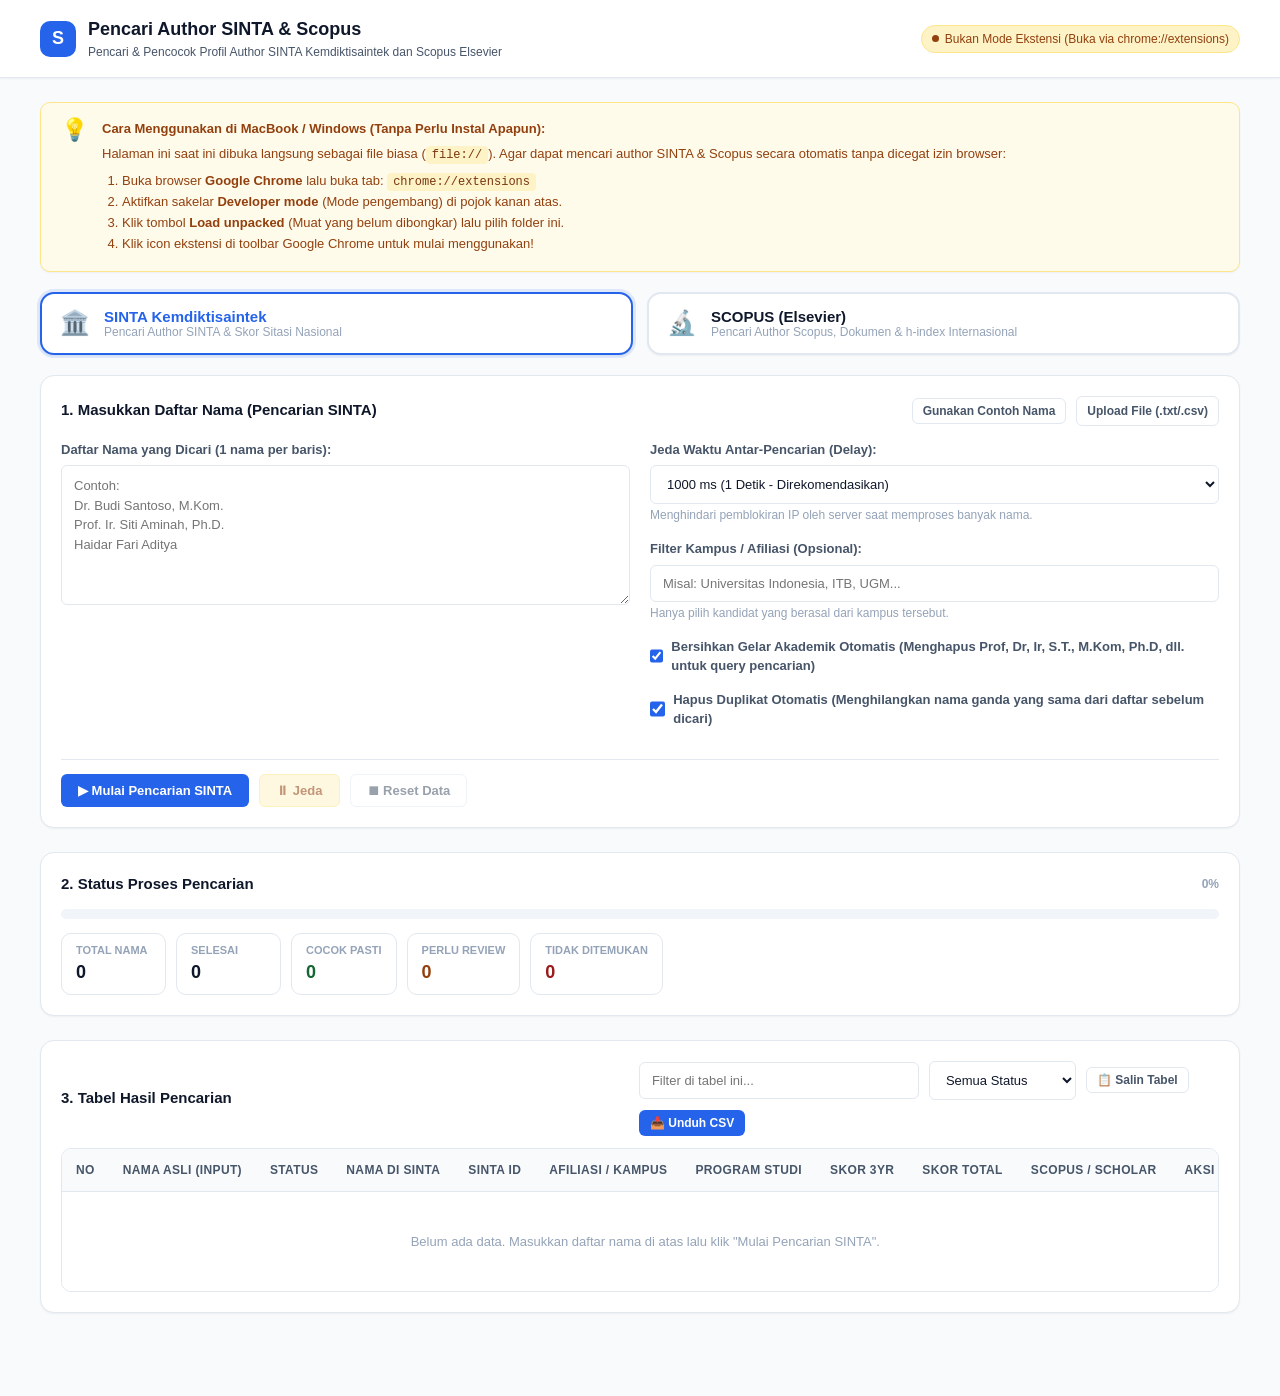
==== index.html @ 1c52f315 "Convert to pure zero-install Chrome extension, remove Python server" ====
<!DOCTYPE html>
<html lang="id">
<head>
    <meta charset="UTF-8">
    <meta name="viewport" content="width=device-width, initial-scale=1.0">
    <title>Pencari Author SINTA & Scopus - Pencocok & Resolusi Nama</title>
    <link rel="stylesheet" href="style.css">
    <link rel="shortcut icon" href="icon.png" type="image/png">
</head>
<body>

    <!-- Header Navigation -->
    <header>
        <div class="container header-content">
            <div class="brand">
                <div class="brand-icon">S</div>
                <div>
                    <h1>Pencari Author SINTA & Scopus</h1>
                    <p>Pencari & Pencocok Profil Author SINTA Kemdiktisaintek dan Scopus Elsevier</p>
                </div>
            </div>
            <div class="header-meta">
                <span id="serverStatusBadge" class="badge-server">
                    <span class="dot"></span> Memeriksa Mode Ekstensi...
                </span>
            </div>
        </div>
    </header>

    <main class="container">

        <!-- Non-Extension Mode Notice Banner (Hidden when running as Chrome Extension) -->
        <div id="standaloneNotice" class="alert-banner hidden">
            <div class="alert-icon">💡</div>
            <div class="alert-body">
                <strong>Cara Menggunakan di MacBook / Windows (Tanpa Perlu Instal Apapun):</strong>
                <p style="margin: 4px 0 6px 0;">Halaman ini saat ini dibuka langsung sebagai file biasa (<code>file://</code>). Agar dapat mencari author SINTA & Scopus secara otomatis tanpa dicegat izin browser:</p>
                <ol style="margin: 0 0 0 20px; line-height: 1.6;">
                    <li>Buka browser <strong>Google Chrome</strong> lalu buka tab: <code>chrome://extensions</code></li>
                    <li>Aktifkan sakelar <strong>Developer mode</strong> (Mode pengembang) di pojok kanan atas.</li>
                    <li>Klik tombol <strong>Load unpacked</strong> (Muat yang belum dibongkar) lalu pilih folder ini.</li>
                    <li>Klik icon ekstensi di toolbar Google Chrome untuk mulai menggunakan!</li>
                </ol>
            </div>
        </div>

        <!-- Source Selector Tabs -->
        <div class="source-tabs">
            <button type="button" id="tabSinta" class="source-tab active">
                <span class="source-icon">🏛️</span>
                <div>
                    <div class="source-title">SINTA Kemdiktisaintek</div>
                    <div class="source-desc">Pencari Author SINTA & Skor Sitasi Nasional</div>
                </div>
            </button>
            <button type="button" id="tabScopus" class="source-tab">
                <span class="source-icon">🔬</span>
                <div>
                    <div class="source-title">SCOPUS (Elsevier)</div>
                    <div class="source-desc">Pencari Author Scopus, Dokumen & h-index Internasional</div>
                </div>
            </button>
        </div>

        <!-- Section 1: Input & Configuration -->
        <section class="card">
            <div class="card-title">
                <span id="section1Title">1. Masukkan Daftar Nama (Pencarian SINTA)</span>
                <div class="btn-group">
                    <button type="button" id="btnSampleNames" class="btn btn-secondary btn-sm">Gunakan Contoh Nama</button>
                    <label class="btn btn-secondary btn-sm" style="margin-bottom: 0; cursor: pointer;">
                        Upload File (.txt/.csv)
                        <input type="file" id="fileUploadInput" accept=".txt,.csv" style="display: none;">
                    </label>
                </div>
            </div>

            <div class="grid-2">
                <!-- Names Textarea -->
                <div>
                    <label for="namesInput">Daftar Nama yang Dicari (1 nama per baris):</label>
                    <textarea id="namesInput" placeholder="Contoh:&#10;Dr. Budi Santoso, M.Kom.&#10;Prof. Ir. Siti Aminah, Ph.D.&#10;Haidar Fari Aditya"></textarea>
                </div>

                <!-- Parameters & Options -->
                <div>
                    <div class="form-group">
                        <label for="delaySelect">Jeda Waktu Antar-Pencarian (Delay):</label>
                        <select id="delaySelect">
                            <option value="800">800 ms (Cepat)</option>
                            <option value="1000" selected>1000 ms (1 Detik - Direkomendasikan)</option>
                            <option value="1500">1500 ms (1.5 Detik - Lebih Aman)</option>
                            <option value="2000">2000 ms (2 Detik - Sangat Aman)</option>
                        </select>
                        <span class="text-muted text-sm">Menghindari pemblokiran IP oleh server saat memproses banyak nama.</span>
                    </div>

                    <div class="form-group">
                        <label for="campusFilter">Filter Kampus / Afiliasi (Opsional):</label>
                        <input type="text" id="campusFilter" placeholder="Misal: Universitas Indonesia, ITB, UGM...">
                        <span class="text-muted text-sm">Hanya pilih kandidat yang berasal dari kampus tersebut.</span>
                    </div>

                    <div class="form-group">
                        <label class="form-check">
                            <input type="checkbox" id="stripTitlesCheck" checked>
                            <span><strong>Bersihkan Gelar Akademik Otomatis</strong> (Menghapus Prof, Dr, Ir, S.T., M.Kom, Ph.D, dll. untuk query pencarian)</span>
                        </label>
                    </div>

                    <div class="form-group">
                        <label class="form-check">
                            <input type="checkbox" id="removeDuplicatesCheck" checked>
                            <span><strong>Hapus Duplikat Otomatis</strong> (Menghilangkan nama ganda yang sama dari daftar sebelum dicari)</span>
                        </label>
                    </div>
                </div>
            </div>

            <!-- Action Buttons -->
            <div class="btn-group" style="margin-top: 16px; padding-top: 14px; border-top: 1px solid var(--border-color);">
                <button type="button" id="btnStart" class="btn btn-primary">
                    ▶ Mulai Pencarian SINTA
                </button>
                <button type="button" id="btnPause" class="btn btn-warning" disabled>
                    ⏸ Jeda
                </button>
                <button type="button" id="btnReset" class="btn btn-secondary" disabled>
                    ⏹ Reset Data
                </button>
            </div>
        </section>

        <!-- Section 2: Progress & Stats Dashboard -->
        <section class="card">
            <div class="card-title">
                <span>2. Status Proses Pencarian</span>
                <span id="progressText" class="text-muted text-sm">0%</span>
            </div>

            <div class="progress-container">
                <div id="progressBar" class="progress-bar"></div>
            </div>

            <div class="stat-pills">
                <div class="stat-pill">
                    <span class="stat-label">Total Nama</span>
                    <span id="statTotal" class="stat-value">0</span>
                </div>
                <div class="stat-pill">
                    <span class="stat-label">Selesai</span>
                    <span id="statDone" class="stat-value">0</span>
                </div>
                <div class="stat-pill">
                    <span class="stat-label">Cocok Pasti</span>
                    <span id="statMatched" class="stat-value text-success">0</span>
                </div>
                <div class="stat-pill">
                    <span class="stat-label">Perlu Review</span>
                    <span id="statReview" class="stat-value" style="color: var(--warning-text);">0</span>
                </div>
                <div class="stat-pill">
                    <span class="stat-label">Tidak Ditemukan</span>
                    <span id="statNotFound" class="stat-value text-danger">0</span>
                </div>
            </div>
        </section>

        <!-- Review Alert Banner (When multiple candidates need user confirmation) -->
        <div id="reviewBanner" class="review-box hidden">
            <div style="display: flex; justify-content: space-between; align-items: center; flex-wrap: wrap; gap: 12px;">
                <div>
                    <strong style="color: var(--warning-text); font-size: 14px;">⚠ Perhatian: Terdapat <span id="reviewCount">0</span> nama yang memerlukan konfirmasi Anda</strong>
                    <p style="color: var(--text-secondary); font-size: 12px; margin-top: 2px;">
                        Ditemukan lebih dari 1 kandidat atau skor kemiripan nama bervariasi.
                    </p>
                </div>
                <div class="btn-group">
                    <button type="button" id="btnReviewNext" class="btn btn-warning btn-sm">
                        Review Satu Per Satu
                    </button>
                    <button type="button" id="btnAcceptAllTop" class="btn btn-secondary btn-sm">
                        Pilih Rekomendasi Teratas untuk Semua
                    </button>
                </div>
            </div>
        </div>

        <!-- Section 3: Results Table & CSV Export -->
        <section class="card">
            <div class="table-filter-bar">
                <div class="card-title" style="margin-bottom: 0;">
                    <span>3. Tabel Hasil Pencarian</span>
                </div>

                <div class="btn-group" style="align-items: center;">
                    <input type="text" id="tableSearchInput" class="search-table-input" placeholder="Filter di tabel ini...">
                    
                    <select id="statusFilter" style="width: auto;">
                        <option value="all">Semua Status</option>
                        <option value="matched">Cocok (Matched)</option>
                        <option value="need_review">Perlu Review</option>
                        <option value="not_found">Tidak Ditemukan</option>
                        <option value="skipped">Dilewati / Kosong</option>
                    </select>

                    <button type="button" id="btnCopyTable" class="btn btn-secondary btn-sm">
                        📋 Salin Tabel
                    </button>
                    <button type="button" id="btnExportCSV" class="btn btn-primary btn-sm">
                        📥 Unduh CSV
                    </button>
                </div>
            </div>

            <div class="table-wrapper">
                <table>
                    <thead id="resultsTableHead">
                        <!-- Rendered dynamically by app.js -->
                    </thead>
                    <tbody id="resultsTableBody">
                        <tr>
                            <td colspan="11" style="text-align: center; padding: 40px; color: var(--text-muted);">
                                Belum ada data. Masukkan daftar nama di atas lalu klik "Mulai Pencarian SINTA".
                            </td>
                        </tr>
                    </tbody>
                </table>
            </div>
        </section>

    </main>

    <!-- Modal for Resolving Candidate Selection -->
    <div id="reviewModal" class="modal-overlay hidden">
        <div class="modal-content">
            <div class="modal-header">
                <div>
                    <h3 id="modalTitle">Pilih Kandidat SINTA</h3>
                    <p id="modalSubtitle" class="text-muted text-sm"></p>
                </div>
                <button type="button" id="btnModalCloseHeader" class="btn btn-secondary btn-sm">✕</button>
            </div>
            
            <div class="modal-body">
                <p style="font-size: 13px; color: var(--text-secondary); margin-bottom: 12px;">
                    Klik salah satu kartu di bawah ini untuk memilih author yang sesuai, atau klik tombol "Tidak Ada yang Benar" jika bukan salah satunya:
                </p>
                <div id="candidateCardsContainer" class="candidate-grid"></div>
            </div>

            <div class="modal-footer">
                <button type="button" id="btnModalChooseNone" class="btn btn-danger btn-sm">
                    ✕ Tidak Ada yang Benar (Tandai Kosong)
                </button>
                <button type="button" id="btnModalCloseFooter" class="btn btn-secondary btn-sm">
                    Tutup
                </button>
            </div>
        </div>
    </div>

    <!-- Application Script -->
    <script src="app.js"></script>
</body>
</html>
---- style.css ----
/* ==========================================================================
   SINTA Author Finder - Clean Light Mode Stylesheet
   ========================================================================== */

:root {
    --bg-page: #f8fafc;
    --bg-card: #ffffff;
    --border-color: #e2e8f0;
    --border-light: #f1f5f9;
    
    --text-primary: #0f172a;
    --text-secondary: #475569;
    --text-muted: #94a3b8;
    
    --primary: #2563eb;
    --primary-hover: #1d4ed8;
    --primary-light: #eff6ff;
    
    --success-bg: #dcfce7;
    --success-text: #166534;
    --success-border: #bbf7d0;
    
    --warning-bg: #fef3c7;
    --warning-text: #92400e;
    --warning-border: #fde68a;
    
    --danger-bg: #fee2e2;
    --danger-text: #991b1b;
    --danger-border: #fecaca;
    
    --neutral-bg: #f1f5f9;
    --neutral-text: #475569;
    --neutral-border: #cbd5e1;

    --radius-sm: 6px;
    --radius-md: 10px;
    --radius-lg: 14px;
    --shadow-sm: 0 1px 2px 0 rgba(0, 0, 0, 0.05);
    --shadow-md: 0 4px 6px -1px rgba(0, 0, 0, 0.07), 0 2px 4px -2px rgba(0, 0, 0, 0.05);
    --shadow-lg: 0 10px 15px -3px rgba(0, 0, 0, 0.08), 0 4px 6px -4px rgba(0, 0, 0, 0.04);
}

* {
    box-sizing: border-box;
    margin: 0;
    padding: 0;
}

body {
    font-family: -apple-system, BlinkMacSystemFont, "Segoe UI", Roboto, "Helvetica Neue", Arial, sans-serif;
    background-color: var(--bg-page);
    color: var(--text-primary);
    line-height: 1.5;
    font-size: 14px;
    padding-bottom: 60px;
}

/* Header & Container */
.container {
    max-width: 1240px;
    margin: 0 auto;
    padding: 0 20px;
}

header {
    background: #ffffff;
    border-bottom: 1px solid var(--border-color);
    padding: 16px 0;
    margin-bottom: 24px;
    box-shadow: var(--shadow-sm);
}

.header-content {
    display: flex;
    justify-content: space-between;
    align-items: center;
}

.brand {
    display: flex;
    align-items: center;
    gap: 12px;
}

.brand-icon {
    width: 36px;
    height: 36px;
    background: var(--primary);
    color: white;
    border-radius: var(--radius-md);
    display: flex;
    align-items: center;
    justify-content: center;
    font-weight: 700;
    font-size: 18px;
}

.brand h1 {
    font-size: 18px;
    font-weight: 700;
    color: var(--text-primary);
}

.brand p {
    font-size: 12px;
    color: var(--text-secondary);
}

.header-meta {
    display: flex;
    align-items: center;
    gap: 12px;
}

.badge-server {
    display: inline-flex;
    align-items: center;
    gap: 6px;
    font-size: 12px;
    padding: 4px 10px;
    border-radius: 9999px;
    background: var(--success-bg);
    color: var(--success-text);
    border: 1px solid var(--success-border);
    font-weight: 500;
}

.badge-server.badge-success {
    background: var(--success-bg);
    color: var(--success-text);
    border-color: var(--success-border);
}

.badge-server.badge-warning {
    background: var(--warning-bg);
    color: var(--warning-text);
    border-color: var(--warning-border);
}

.alert-banner {
    display: flex;
    align-items: flex-start;
    gap: 14px;
    padding: 16px 20px;
    margin-bottom: 20px;
    background: #fffbeb;
    border: 1px solid #fde68a;
    border-radius: var(--radius-md);
    color: #92400e;
    box-shadow: var(--shadow-sm);
}

.alert-banner .alert-icon {
    font-size: 22px;
    line-height: 1;
}

.alert-banner .alert-body {
    flex: 1;
    font-size: 13px;
    line-height: 1.6;
}

.alert-banner .alert-body code {
    background: #fef3c7;
    padding: 2px 6px;
    border-radius: 4px;
    font-size: 12px;
    font-family: monospace;
    color: #78350f;
}

.dot {
    width: 7px;
    height: 7px;
    border-radius: 50%;
    background: currentColor;
    display: inline-block;
}

/* Source Selector Tabs */
.source-tabs {
    display: grid;
    grid-template-columns: 1fr 1fr;
    gap: 14px;
    margin-bottom: 20px;
}

.source-tab {
    background: #ffffff;
    border: 2px solid var(--border-color);
    border-radius: var(--radius-lg);
    padding: 14px 18px;
    display: flex;
    align-items: center;
    gap: 14px;
    cursor: pointer;
    transition: all 0.2s ease;
    text-align: left;
    box-shadow: var(--shadow-sm);
}

.source-tab:hover {
    border-color: #93c5fd;
    background: #f8fafc;
}

.source-tab.active {
    border-color: var(--primary);
    background: #ffffff;
    box-shadow: 0 0 0 3px rgba(37, 99, 235, 0.12), var(--shadow-sm);
}

.source-icon {
    font-size: 24px;
    line-height: 1;
}

.source-title {
    font-size: 15px;
    font-weight: 700;
    color: var(--text-primary);
}

.source-desc {
    font-size: 12px;
    color: var(--text-muted);
}

.source-tab.active .source-title {
    color: var(--primary);
}

/* Cards & Layout */
.card {
    background: var(--bg-card);
    border: 1px solid var(--border-color);
    border-radius: var(--radius-lg);
    box-shadow: var(--shadow-sm);
    padding: 20px;
    margin-bottom: 24px;
}

.card-title {
    font-size: 15px;
    font-weight: 600;
    margin-bottom: 14px;
    color: var(--text-primary);
    display: flex;
    align-items: center;
    justify-content: space-between;
}

.grid-2 {
    display: grid;
    grid-template-columns: 1fr 1fr;
    gap: 20px;
}

@media (max-width: 860px) {
    .grid-2 {
        grid-template-columns: 1fr;
    }
}

/* Forms & Inputs */
label {
    display: block;
    font-size: 13px;
    font-weight: 600;
    color: var(--text-secondary);
    margin-bottom: 6px;
}

textarea, input[type="text"], select {
    width: 100%;
    padding: 10px 12px;
    border: 1px solid var(--border-color);
    border-radius: var(--radius-sm);
    font-size: 13px;
    color: var(--text-primary);
    background: #ffffff;
    transition: border-color 0.15s ease, box-shadow 0.15s ease;
    font-family: inherit;
}

textarea:focus, input[type="text"]:focus, select:focus {
    outline: none;
    border-color: var(--primary);
    box-shadow: 0 0 0 3px rgba(37, 99, 235, 0.12);
}

textarea {
    resize: vertical;
    min-height: 140px;
    line-height: 1.5;
}

.form-group {
    margin-bottom: 14px;
}

.form-check {
    display: flex;
    align-items: center;
    gap: 8px;
    cursor: pointer;
    font-size: 13px;
    color: var(--text-secondary);
    user-select: none;
}

.form-check input[type="checkbox"] {
    width: 16px;
    height: 16px;
    cursor: pointer;
    accent-color: var(--primary);
}

/* Buttons */
.btn-group {
    display: flex;
    flex-wrap: wrap;
    gap: 10px;
    align-items: center;
}

.btn {
    display: inline-flex;
    align-items: center;
    justify-content: center;
    gap: 6px;
    padding: 8px 16px;
    font-size: 13px;
    font-weight: 600;
    border-radius: var(--radius-sm);
    border: 1px solid transparent;
    cursor: pointer;
    transition: all 0.15s ease;
    text-decoration: none;
    user-select: none;
}

.btn:disabled {
    opacity: 0.55;
    cursor: not-allowed !important;
}

.btn-primary {
    background: var(--primary);
    color: white;
}
.btn-primary:hover:not(:disabled) {
    background: var(--primary-hover);
}

.btn-secondary {
    background: #ffffff;
    border-color: var(--border-color);
    color: var(--text-secondary);
}
.btn-secondary:hover:not(:disabled) {
    background: var(--neutral-bg);
    color: var(--text-primary);
}

.btn-warning {
    background: var(--warning-bg);
    color: var(--warning-text);
    border-color: var(--warning-border);
}
.btn-warning:hover:not(:disabled) {
    filter: brightness(0.96);
}

.btn-danger {
    background: var(--danger-bg);
    color: var(--danger-text);
    border-color: var(--danger-border);
}

.btn-sm {
    padding: 5px 10px;
    font-size: 12px;
}

/* Progress & Live Dashboard */
.progress-container {
    background: var(--border-light);
    height: 10px;
    border-radius: 9999px;
    overflow: hidden;
    margin: 12px 0 8px 0;
    position: relative;
}

.progress-bar {
    height: 100%;
    width: 0%;
    background: var(--primary);
    border-radius: 9999px;
    transition: width 0.25s ease;
}

.stat-pills {
    display: flex;
    flex-wrap: wrap;
    gap: 10px;
    margin-top: 14px;
}

.stat-pill {
    padding: 8px 14px;
    border-radius: var(--radius-md);
    background: #ffffff;
    border: 1px solid var(--border-color);
    display: flex;
    flex-direction: column;
    min-width: 105px;
}

.stat-label {
    font-size: 11px;
    color: var(--text-muted);
    font-weight: 600;
    text-transform: uppercase;
}

.stat-value {
    font-size: 18px;
    font-weight: 700;
    color: var(--text-primary);
}

/* Badges */
.badge {
    display: inline-flex;
    align-items: center;
    gap: 4px;
    padding: 3px 8px;
    border-radius: 9999px;
    font-size: 11px;
    font-weight: 600;
    border: 1px solid transparent;
}

.badge-success {
    background: var(--success-bg);
    color: var(--success-text);
    border-color: var(--success-border);
}

.badge-warning {
    background: var(--warning-bg);
    color: var(--warning-text);
    border-color: var(--warning-border);
}

.badge-danger {
    background: var(--danger-bg);
    color: var(--danger-text);
    border-color: var(--danger-border);
}

.badge-neutral {
    background: var(--neutral-bg);
    color: var(--neutral-text);
    border-color: var(--neutral-border);
}

.badge-score {
    background: var(--primary-light);
    color: var(--primary);
    border-color: #bfdbfe;
    font-weight: 700;
}

/* Candidate Review Section / Modal */
.review-box {
    border: 1px solid #fde68a;
    background: #fffbeb;
    border-radius: var(--radius-md);
    padding: 16px;
    margin-bottom: 20px;
}

.candidate-grid {
    display: grid;
    grid-template-columns: repeat(auto-fill, minmax(320px, 1fr));
    gap: 14px;
    margin: 14px 0;
}

.candidate-card {
    background: #ffffff;
    border: 2px solid var(--border-color);
    border-radius: var(--radius-md);
    padding: 14px;
    cursor: pointer;
    transition: all 0.15s ease;
    display: flex;
    flex-direction: column;
    gap: 10px;
    position: relative;
}

.candidate-card:hover {
    border-color: #93c5fd;
    box-shadow: var(--shadow-md);
}

.candidate-card.selected {
    border-color: var(--primary);
    background: #f8fafc;
    box-shadow: 0 0 0 2px rgba(37, 99, 235, 0.15);
}

.candidate-header {
    display: flex;
    gap: 12px;
    align-items: flex-start;
}

.candidate-avatar {
    width: 52px;
    height: 52px;
    border-radius: var(--radius-sm);
    object-fit: cover;
    background: #e2e8f0;
    border: 1px solid var(--border-color);
    flex-shrink: 0;
}

.candidate-info {
    flex: 1;
    min-width: 0;
}

.candidate-name {
    font-size: 14px;
    font-weight: 700;
    color: var(--text-primary);
    margin-bottom: 2px;
    display: flex;
    align-items: center;
    gap: 6px;
    flex-wrap: wrap;
}

.candidate-affil {
    font-size: 12px;
    color: var(--text-secondary);
    font-weight: 500;
}

.candidate-dept {
    font-size: 11px;
    color: var(--text-muted);
}

.candidate-metrics {
    display: grid;
    grid-template-columns: 1fr 1fr;
    gap: 6px;
    background: var(--neutral-bg);
    padding: 8px 10px;
    border-radius: var(--radius-sm);
    font-size: 11px;
}

.candidate-metrics span {
    color: var(--text-secondary);
}

.candidate-metrics strong {
    color: var(--text-primary);
}

.candidate-subjects {
    font-size: 11px;
    color: var(--text-muted);
    overflow: hidden;
    text-overflow: ellipsis;
    white-space: nowrap;
}

.candidate-select-btn {
    margin-top: auto;
    width: 100%;
    padding: 6px 12px;
    font-size: 12px;
    font-weight: 600;
    border-radius: var(--radius-sm);
    text-align: center;
    border: 1px solid var(--border-color);
    background: #ffffff;
    color: var(--text-secondary);
}

.candidate-card.selected .candidate-select-btn {
    background: var(--primary);
    color: white;
    border-color: var(--primary);
}

/* Results Data Table */
.table-wrapper {
    overflow-x: auto;
    border: 1px solid var(--border-color);
    border-radius: var(--radius-md);
    background: #ffffff;
}

table {
    width: 100%;
    border-collapse: collapse;
    font-size: 13px;
    text-align: left;
}

thead {
    background: #f8fafc;
    border-bottom: 1px solid var(--border-color);
}

th {
    padding: 12px 14px;
    font-weight: 600;
    color: var(--text-secondary);
    white-space: nowrap;
    font-size: 12px;
    text-transform: uppercase;
    letter-spacing: 0.03em;
}

td {
    padding: 12px 14px;
    border-bottom: 1px solid var(--border-light);
    color: var(--text-primary);
    vertical-align: middle;
}

tbody tr:hover {
    background-color: #f8fafc;
}

tbody tr:last-child td {
    border-bottom: none;
}

.table-filter-bar {
    display: flex;
    justify-content: space-between;
    align-items: center;
    gap: 12px;
    margin-bottom: 12px;
    flex-wrap: wrap;
}

.search-table-input {
    max-width: 280px;
}

/* Modal for Single Item Review */
.modal-overlay {
    position: fixed;
    top: 0;
    left: 0;
    right: 0;
    bottom: 0;
    background: rgba(15, 23, 42, 0.45);
    display: flex;
    align-items: center;
    justify-content: center;
    z-index: 1000;
    padding: 20px;
    backdrop-filter: blur(2px);
}

.modal-content {
    background: #ffffff;
    border-radius: var(--radius-lg);
    box-shadow: var(--shadow-lg);
    max-width: 800px;
    width: 100%;
    max-height: 90vh;
    display: flex;
    flex-direction: column;
    overflow: hidden;
}

.modal-header {
    padding: 16px 20px;
    border-bottom: 1px solid var(--border-color);
    display: flex;
    justify-content: space-between;
    align-items: center;
}

.modal-header h3 {
    font-size: 16px;
    font-weight: 700;
}

.modal-body {
    padding: 20px;
    overflow-y: auto;
}

.modal-footer {
    padding: 14px 20px;
    border-top: 1px solid var(--border-color);
    display: flex;
    justify-content: flex-end;
    gap: 10px;
    background: #f8fafc;
}

/* Utility */
.text-muted { color: var(--text-muted); }
.text-success { color: var(--success-text); }
.text-danger { color: var(--danger-text); }
.text-sm { font-size: 12px; }
.truncate {
    overflow: hidden;
    text-overflow: ellipsis;
    white-space: nowrap;
    max-width: 220px;
}
.hidden { display: none !important; }
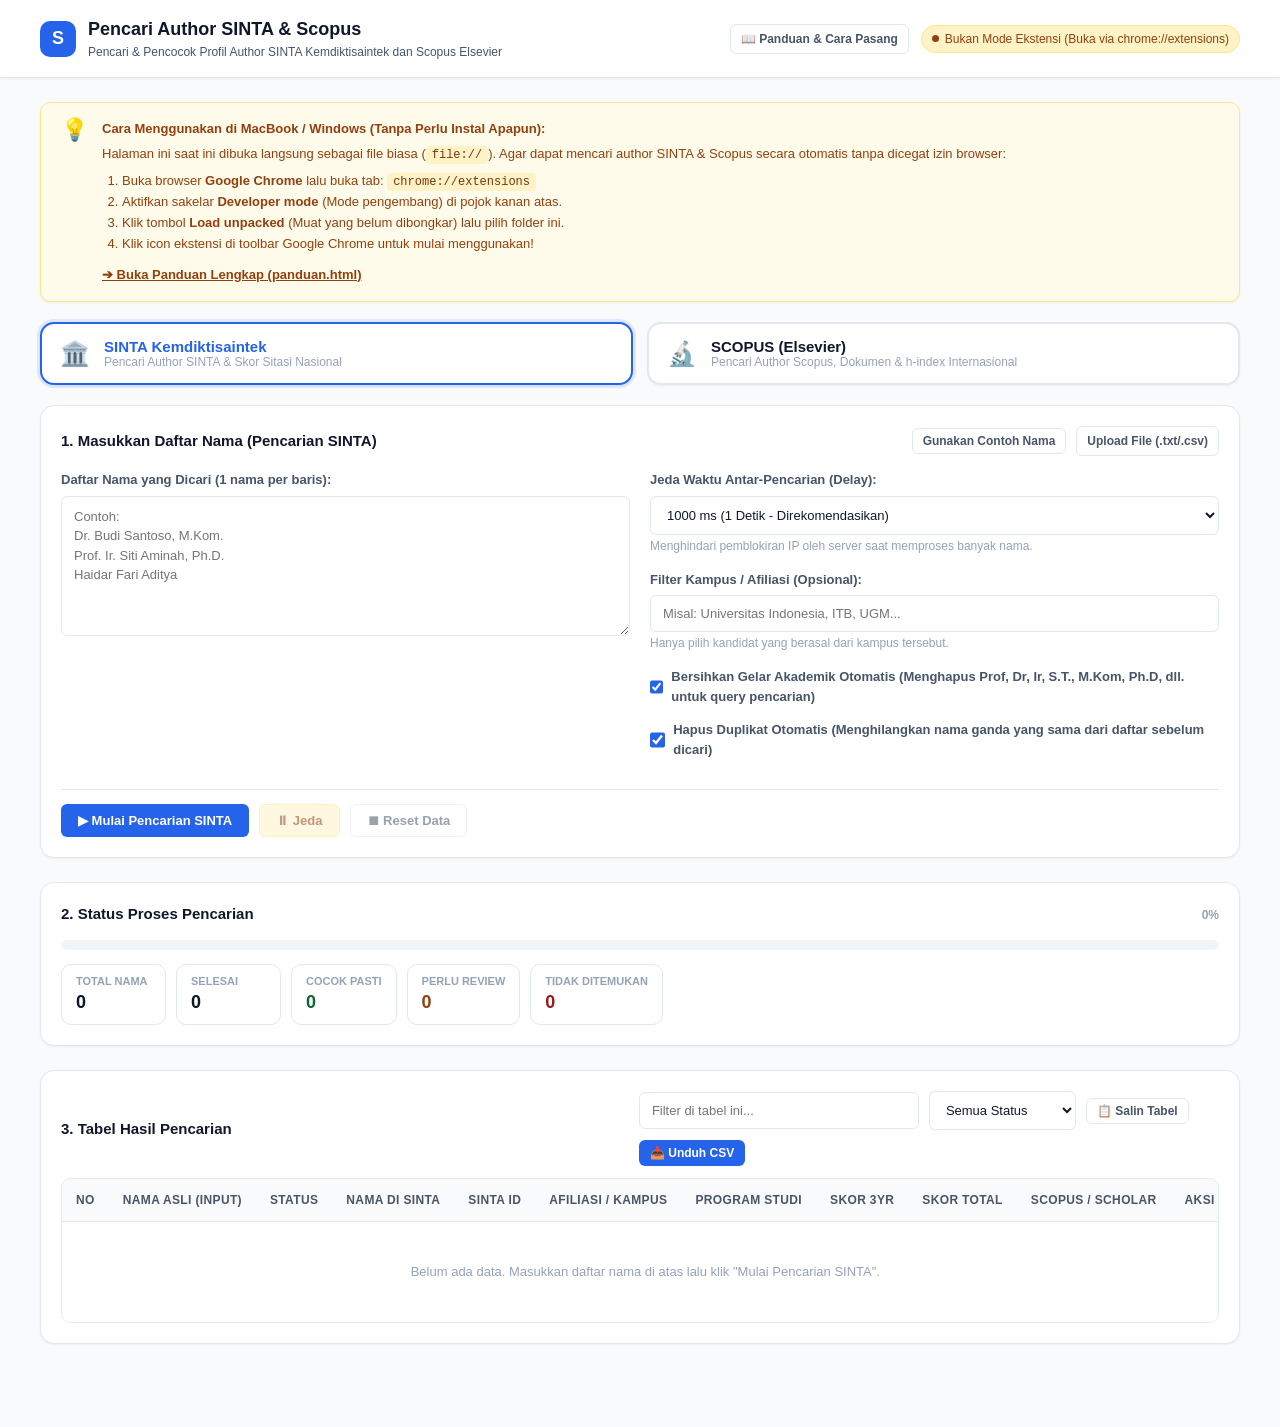
==== commit 98b30087: "Add panduan.html tutorial landing page and link from dashboard" ====
--- a/index.html
+++ b/index.html
@@ -20,6 +20,9 @@
                 </div>
             </div>
             <div class="header-meta">
+                <a href="panduan.html" target="_blank" class="btn btn-secondary btn-sm" style="text-decoration: none; display: inline-flex; align-items: center; gap: 6px;">
+                    📖 Panduan & Cara Pasang
+                </a>
                 <span id="serverStatusBadge" class="badge-server">
                     <span class="dot"></span> Memeriksa Mode Ekstensi...
                 </span>
@@ -41,6 +44,11 @@
                     <li>Klik tombol <strong>Load unpacked</strong> (Muat yang belum dibongkar) lalu pilih folder ini.</li>
                     <li>Klik icon ekstensi di toolbar Google Chrome untuk mulai menggunakan!</li>
                 </ol>
+                <div style="margin-top: 10px;">
+                    <a href="panduan.html" target="_blank" style="color: #92400e; font-weight: 600; text-decoration: underline;">
+                        ➔ Buka Panduan Lengkap (panduan.html)
+                    </a>
+                </div>
             </div>
         </div>
 
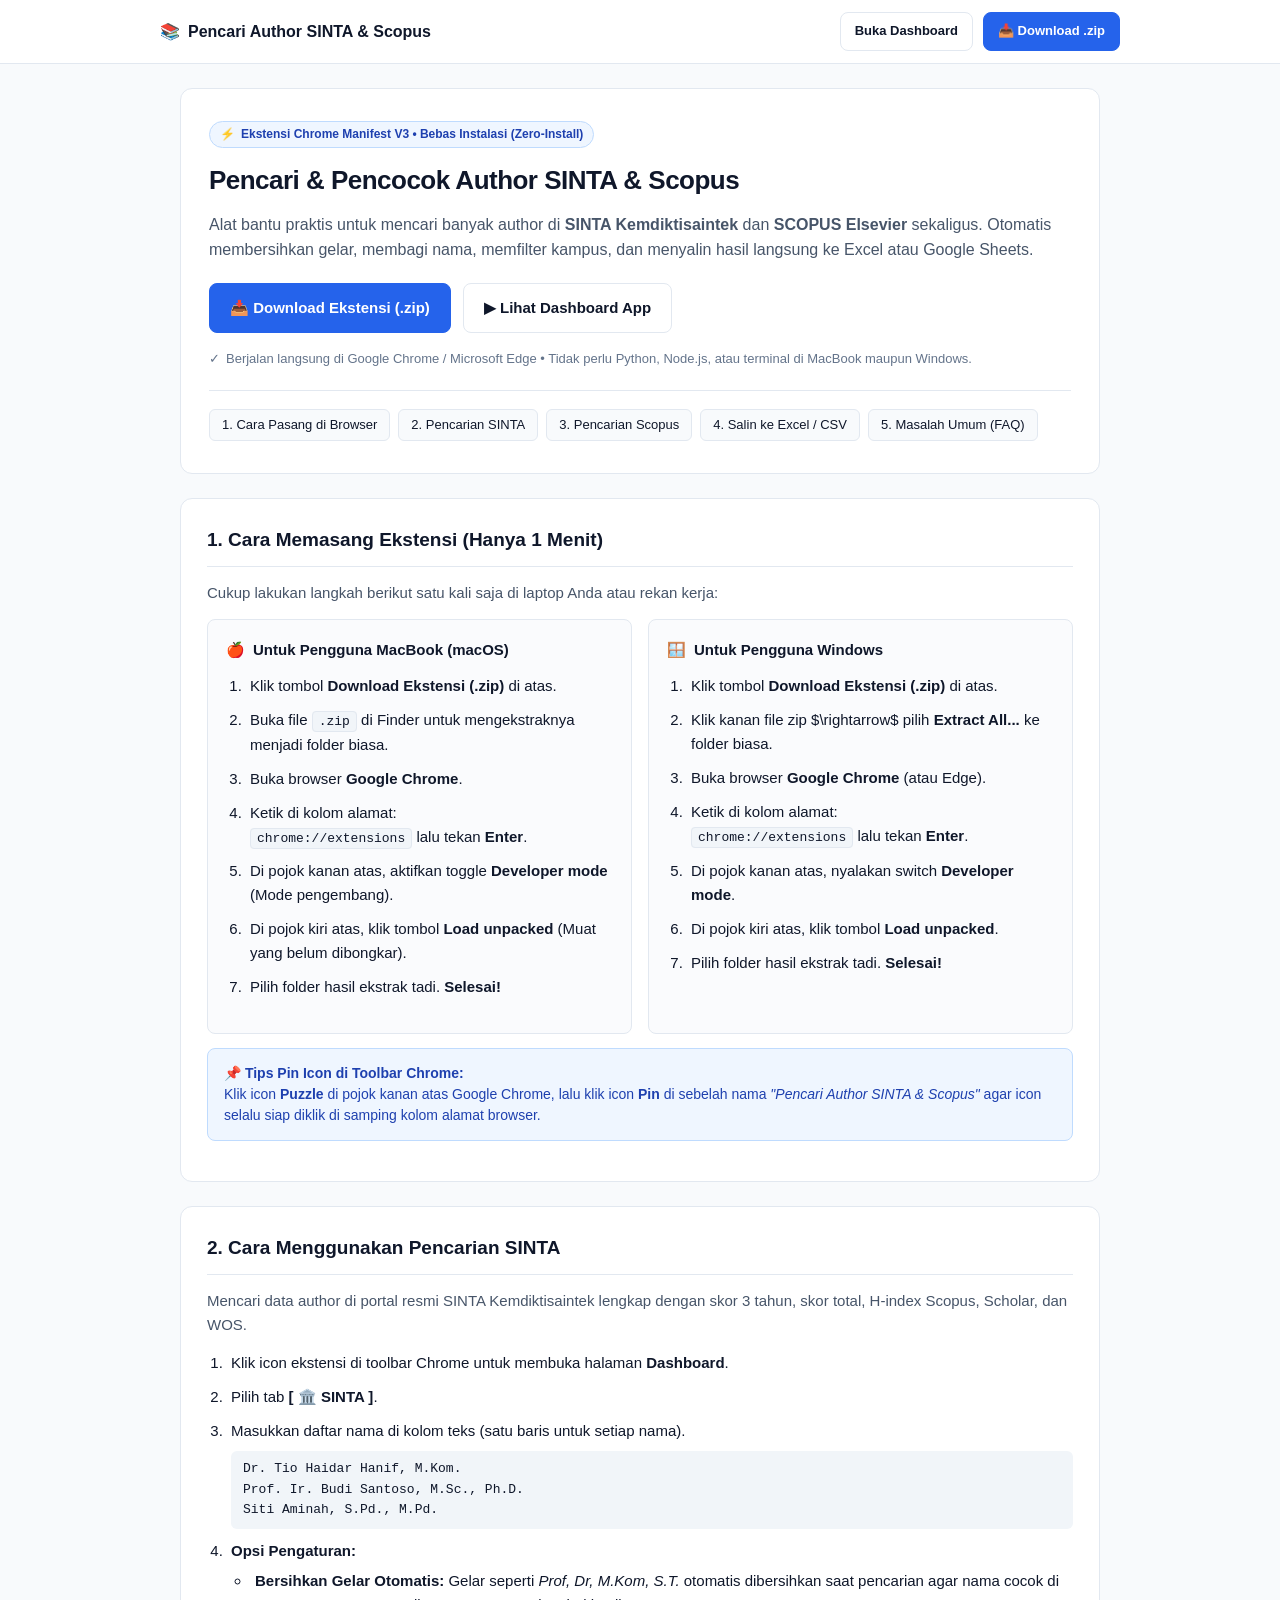
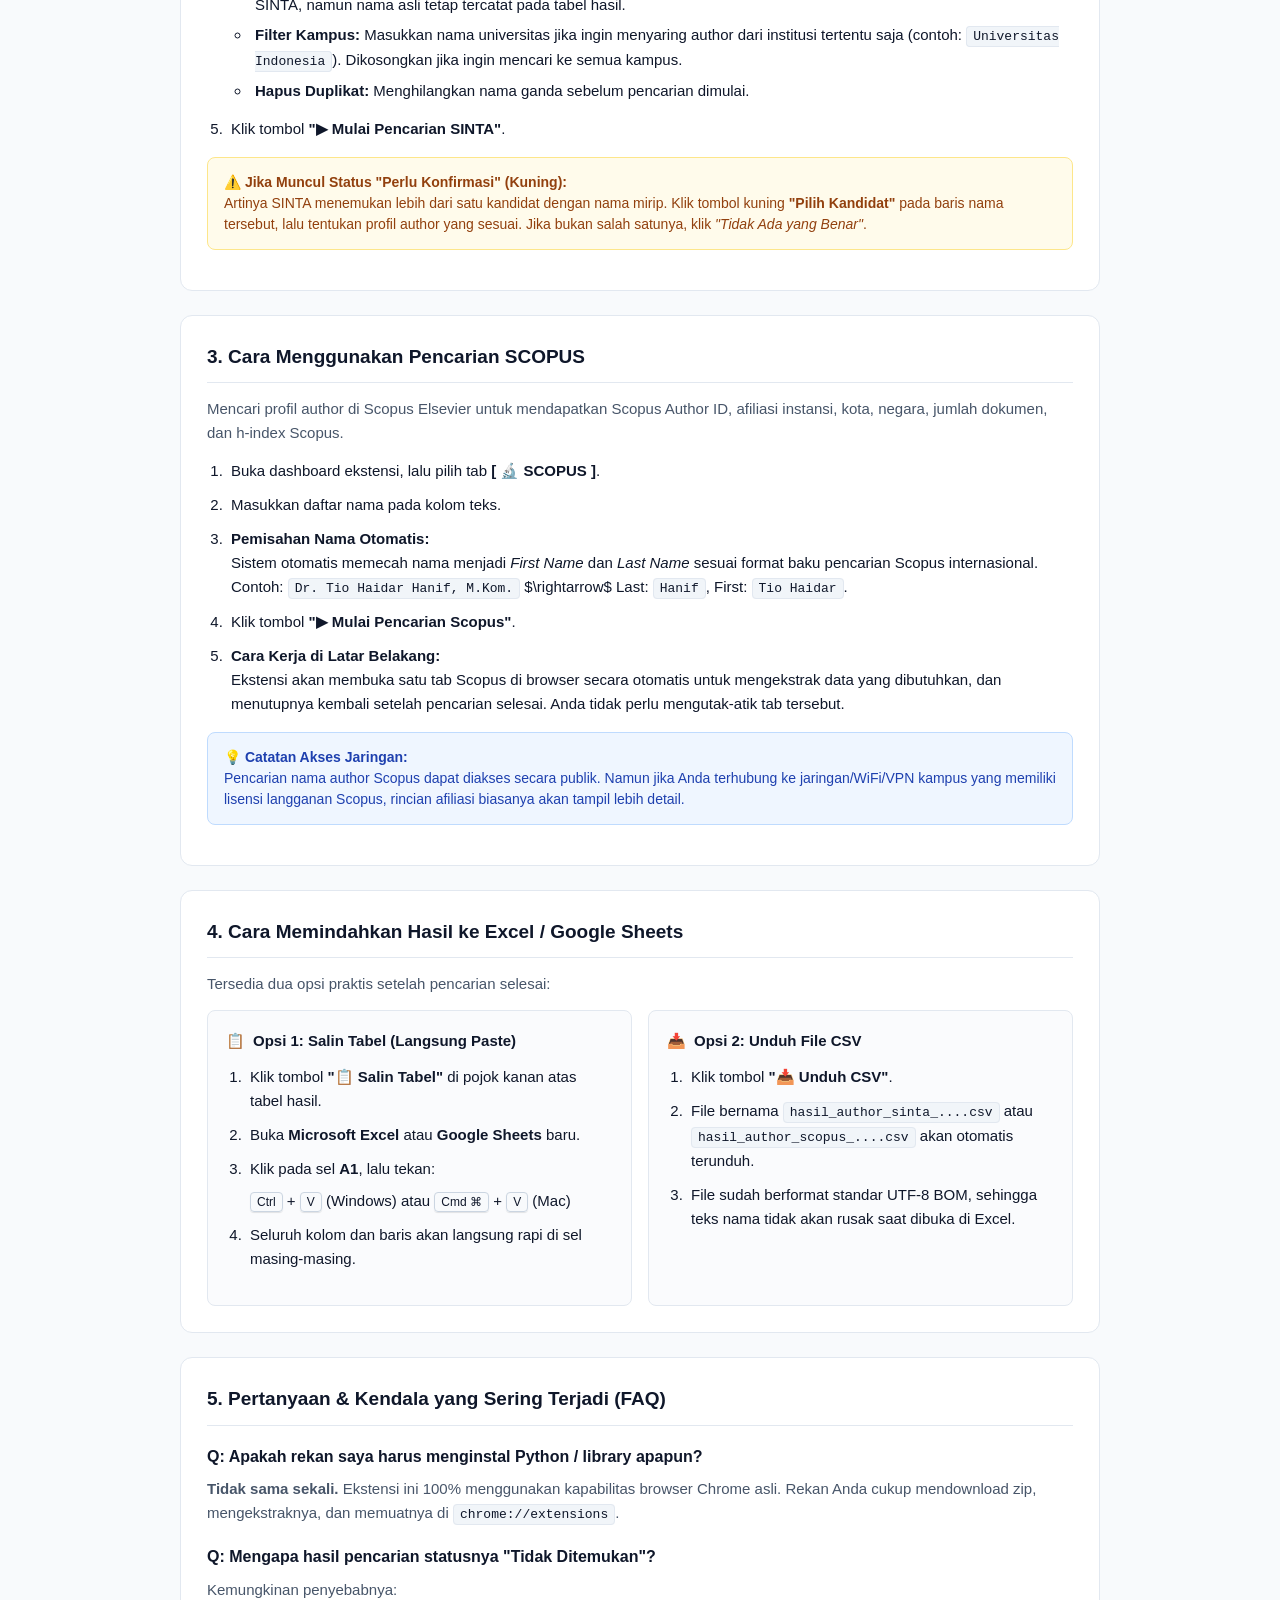
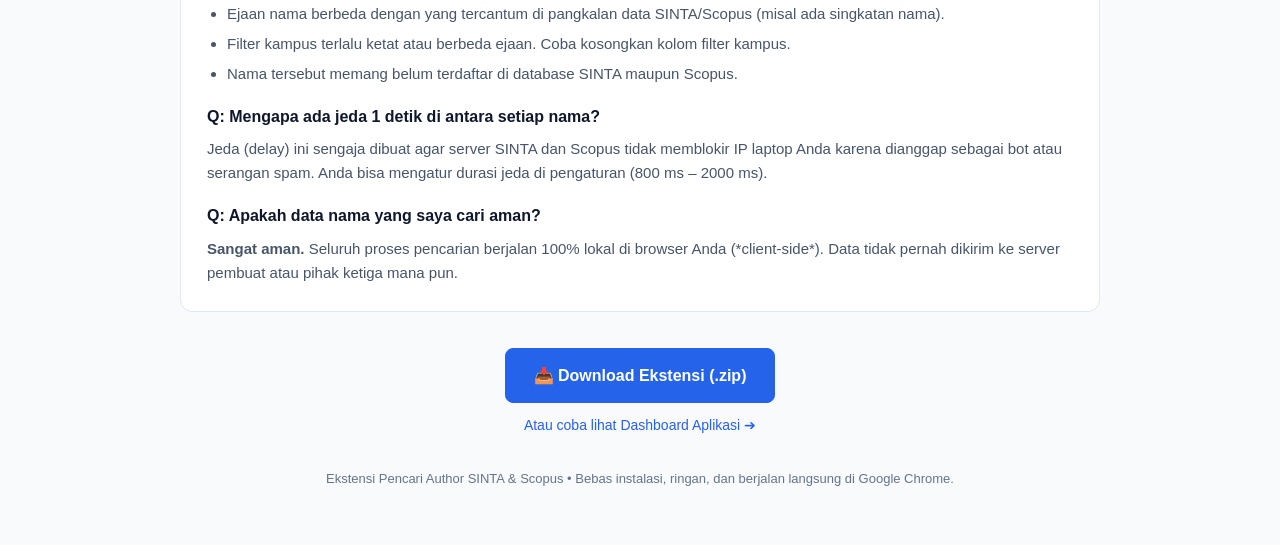
==== commit e217116c: "Setup GitHub Pages landing page with direct zip download and tutorial" ====
--- a/index.html
+++ b/index.html
@@ -3,272 +3,621 @@
 <head>
     <meta charset="UTF-8">
     <meta name="viewport" content="width=device-width, initial-scale=1.0">
-    <title>Pencari Author SINTA & Scopus - Pencocok & Resolusi Nama</title>
-    <link rel="stylesheet" href="style.css">
-    <link rel="shortcut icon" href="icon.png" type="image/png">
+    <title>Pencari Author SINTA & Scopus - Panduan & Download Ekstensi</title>
+    <style>
+        :root {
+            --bg: #f8fafc;
+            --card-bg: #ffffff;
+            --text-main: #0f172a;
+            --text-muted: #475569;
+            --text-light: #64748b;
+            --border: #e2e8f0;
+            --primary: #2563eb;
+            --primary-hover: #1d4ed8;
+            --primary-bg: #eff6ff;
+            --success-bg: #ecfdf5;
+            --success-border: #a7f3d0;
+            --success-text: #065f46;
+            --warning-bg: #fffbeb;
+            --warning-border: #fde68a;
+            --warning-text: #92400e;
+            --radius: 8px;
+            --radius-lg: 12px;
+        }
+
+        * {
+            box-sizing: border-box;
+            margin: 0;
+            padding: 0;
+        }
+
+        body {
+            font-family: -apple-system, BlinkMacSystemFont, "Segoe UI", Roboto, Helvetica, Arial, sans-serif;
+            background-color: var(--bg);
+            color: var(--text-main);
+            line-height: 1.6;
+            font-size: 15px;
+            padding-bottom: 60px;
+        }
+
+        /* Top Bar */
+        .topbar {
+            background: #ffffff;
+            border-bottom: 1px solid var(--border);
+            padding: 12px 20px;
+            position: sticky;
+            top: 0;
+            z-index: 50;
+        }
+
+        .topbar-content {
+            max-width: 960px;
+            margin: 0 auto;
+            display: flex;
+            align-items: center;
+            justify-content: space-between;
+            gap: 12px;
+        }
+
+        .brand-title {
+            font-size: 16px;
+            font-weight: 700;
+            color: var(--text-main);
+            display: flex;
+            align-items: center;
+            gap: 8px;
+            text-decoration: none;
+        }
+
+        .topbar-actions {
+            display: flex;
+            align-items: center;
+            gap: 10px;
+        }
+
+        .btn {
+            display: inline-flex;
+            align-items: center;
+            gap: 6px;
+            text-decoration: none;
+            padding: 8px 14px;
+            border-radius: var(--radius);
+            font-size: 13px;
+            font-weight: 600;
+            cursor: pointer;
+            transition: all 0.15s ease;
+        }
+
+        .btn-primary {
+            background: var(--primary);
+            color: #ffffff;
+            border: 1px solid var(--primary);
+        }
+
+        .btn-primary:hover {
+            background: var(--primary-hover);
+            border-color: var(--primary-hover);
+        }
+
+        .btn-secondary {
+            background: #ffffff;
+            color: var(--text-main);
+            border: 1px solid var(--border);
+        }
+
+        .btn-secondary:hover {
+            background: #f1f5f9;
+        }
+
+        /* Layout Container */
+        .container {
+            max-width: 960px;
+            margin: 24px auto 0;
+            padding: 0 20px;
+        }
+
+        /* Hero / Download Box */
+        .hero-box {
+            background: #ffffff;
+            border: 1px solid var(--border);
+            border-radius: var(--radius-lg);
+            padding: 32px 28px;
+            margin-bottom: 24px;
+        }
+
+        .tag-badge {
+            display: inline-flex;
+            align-items: center;
+            gap: 6px;
+            background: var(--primary-bg);
+            color: #1e40af;
+            border: 1px solid #bfdbfe;
+            padding: 3px 10px;
+            border-radius: 9999px;
+            font-size: 12px;
+            font-weight: 600;
+            margin-bottom: 12px;
+        }
+
+        .hero-box h1 {
+            font-size: 26px;
+            font-weight: 700;
+            margin-bottom: 10px;
+            letter-spacing: -0.02em;
+        }
+
+        .hero-box p.lead {
+            color: var(--text-muted);
+            font-size: 16px;
+            line-height: 1.6;
+            margin-bottom: 20px;
+        }
+
+        .hero-actions {
+            display: flex;
+            flex-wrap: wrap;
+            align-items: center;
+            gap: 12px;
+            margin-bottom: 16px;
+        }
+
+        .btn-large {
+            padding: 12px 20px;
+            font-size: 15px;
+            border-radius: var(--radius);
+        }
+
+        .zero-install-note {
+            font-size: 13px;
+            color: var(--text-light);
+            display: flex;
+            align-items: center;
+            gap: 6px;
+        }
+
+        /* Quick Navigation Bar */
+        .nav-links {
+            display: flex;
+            flex-wrap: wrap;
+            gap: 8px;
+            margin-top: 20px;
+            padding-top: 18px;
+            border-top: 1px solid var(--border);
+        }
+
+        .nav-links a {
+            display: inline-block;
+            background: var(--bg);
+            border: 1px solid var(--border);
+            color: var(--text-main);
+            text-decoration: none;
+            padding: 5px 12px;
+            border-radius: 6px;
+            font-size: 13px;
+            font-weight: 500;
+        }
+
+        .nav-links a:hover {
+            border-color: var(--primary);
+            color: var(--primary);
+            background: #ffffff;
+        }
+
+        /* Section Cards */
+        .section-card {
+            background: #ffffff;
+            border: 1px solid var(--border);
+            border-radius: var(--radius-lg);
+            padding: 26px;
+            margin-bottom: 24px;
+        }
+
+        .section-card h2 {
+            font-size: 19px;
+            font-weight: 700;
+            margin-bottom: 14px;
+            padding-bottom: 10px;
+            border-bottom: 1px solid var(--border);
+            display: flex;
+            align-items: center;
+            gap: 8px;
+        }
+
+        .section-card h3 {
+            font-size: 16px;
+            font-weight: 600;
+            margin: 18px 0 8px;
+            color: var(--text-main);
+        }
+
+        /* Steps */
+        ol.steps {
+            margin-left: 20px;
+            margin-bottom: 16px;
+        }
+
+        ol.steps li {
+            margin-bottom: 10px;
+            padding-left: 4px;
+        }
+
+        ul.details {
+            margin-left: 20px;
+            margin-bottom: 14px;
+        }
+
+        ul.details li {
+            margin-bottom: 6px;
+        }
+
+        /* Inline Code & Code Blocks */
+        code {
+            background: #f1f5f9;
+            color: #0f172a;
+            padding: 2px 6px;
+            border-radius: 4px;
+            font-family: ui-monospace, SFMono-Regular, Menlo, Monaco, Consolas, monospace;
+            font-size: 13px;
+            border: 1px solid #e2e8f0;
+        }
+
+        /* Callout Banners */
+        .callout {
+            padding: 14px 16px;
+            border-radius: var(--radius);
+            margin: 14px 0;
+            font-size: 14px;
+            line-height: 1.5;
+        }
+
+        .callout-success {
+            background: var(--success-bg);
+            border: 1px solid var(--success-border);
+            color: var(--success-text);
+        }
+
+        .callout-warning {
+            background: var(--warning-bg);
+            border: 1px solid var(--warning-border);
+            color: var(--warning-text);
+        }
+
+        .callout-info {
+            background: var(--primary-bg);
+            border: 1px solid #bfdbfe;
+            color: #1e40af;
+        }
+
+        /* Platform Grid */
+        .platform-grid {
+            display: grid;
+            grid-template-columns: 1fr 1fr;
+            gap: 16px;
+            margin-top: 14px;
+        }
+
+        @media (max-width: 720px) {
+            .platform-grid {
+                grid-template-columns: 1fr;
+            }
+        }
+
+        .platform-col {
+            border: 1px solid var(--border);
+            border-radius: var(--radius);
+            padding: 18px;
+            background: #fafbfd;
+        }
+
+        .platform-header {
+            font-weight: 700;
+            font-size: 15px;
+            margin-bottom: 12px;
+            display: flex;
+            align-items: center;
+            gap: 8px;
+        }
+
+        kbd {
+            background: #f8fafc;
+            border: 1px solid #cbd5e1;
+            box-shadow: 0 1px 1px rgba(0,0,0,0.1);
+            border-radius: 4px;
+            padding: 2px 6px;
+            font-size: 12px;
+            font-family: inherit;
+        }
+
+        /* Feature summary grid */
+        .features-grid {
+            display: grid;
+            grid-template-columns: 1fr 1fr;
+            gap: 14px;
+            margin: 16px 0;
+        }
+
+        @media (max-width: 650px) {
+            .features-grid {
+                grid-template-columns: 1fr;
+            }
+        }
+
+        .feature-item {
+            background: #ffffff;
+            border: 1px solid var(--border);
+            border-radius: var(--radius);
+            padding: 14px;
+        }
+
+        .feature-item strong {
+            display: block;
+            margin-bottom: 4px;
+            font-size: 14px;
+        }
+
+        .feature-item p {
+            font-size: 13px;
+            color: var(--text-muted);
+            line-height: 1.5;
+        }
+
+        footer {
+            max-width: 960px;
+            margin: 32px auto 0;
+            padding: 0 20px;
+            text-align: center;
+            color: var(--text-light);
+            font-size: 13px;
+        }
+    </style>
 </head>
 <body>
 
-    <!-- Header Navigation -->
-    <header>
-        <div class="container header-content">
-            <div class="brand">
-                <div class="brand-icon">S</div>
-                <div>
-                    <h1>Pencari Author SINTA & Scopus</h1>
-                    <p>Pencari & Pencocok Profil Author SINTA Kemdiktisaintek dan Scopus Elsevier</p>
-                </div>
-            </div>
-            <div class="header-meta">
-                <a href="panduan.html" target="_blank" class="btn btn-secondary btn-sm" style="text-decoration: none; display: inline-flex; align-items: center; gap: 6px;">
-                    📖 Panduan & Cara Pasang
+    <!-- Top Navigation Bar -->
+    <header class="topbar">
+        <div class="topbar-content">
+            <a href="#" class="brand-title">
+                <span>📚</span>
+                <span>Pencari Author SINTA & Scopus</span>
+            </a>
+            <div class="topbar-actions">
+                <a href="dashboard.html" class="btn btn-secondary">
+                    Buka Dashboard
                 </a>
-                <span id="serverStatusBadge" class="badge-server">
-                    <span class="dot"></span> Memeriksa Mode Ekstensi...
-                </span>
+                <a href="pencari-author-extension.zip" download class="btn btn-primary">
+                    📥 Download .zip
+                </a>
             </div>
         </div>
     </header>
 
     <main class="container">
 
-        <!-- Non-Extension Mode Notice Banner (Hidden when running as Chrome Extension) -->
-        <div id="standaloneNotice" class="alert-banner hidden">
-            <div class="alert-icon">💡</div>
-            <div class="alert-body">
-                <strong>Cara Menggunakan di MacBook / Windows (Tanpa Perlu Instal Apapun):</strong>
-                <p style="margin: 4px 0 6px 0;">Halaman ini saat ini dibuka langsung sebagai file biasa (<code>file://</code>). Agar dapat mencari author SINTA & Scopus secara otomatis tanpa dicegat izin browser:</p>
-                <ol style="margin: 0 0 0 20px; line-height: 1.6;">
-                    <li>Buka browser <strong>Google Chrome</strong> lalu buka tab: <code>chrome://extensions</code></li>
-                    <li>Aktifkan sakelar <strong>Developer mode</strong> (Mode pengembang) di pojok kanan atas.</li>
-                    <li>Klik tombol <strong>Load unpacked</strong> (Muat yang belum dibongkar) lalu pilih folder ini.</li>
-                    <li>Klik icon ekstensi di toolbar Google Chrome untuk mulai menggunakan!</li>
-                </ol>
-                <div style="margin-top: 10px;">
-                    <a href="panduan.html" target="_blank" style="color: #92400e; font-weight: 600; text-decoration: underline;">
-                        ➔ Buka Panduan Lengkap (panduan.html)
-                    </a>
+        <!-- Hero & Download Card -->
+        <section class="hero-box">
+            <div class="tag-badge">
+                <span>⚡</span> Ekstensi Chrome Manifest V3 &bull; Bebas Instalasi (Zero-Install)
+            </div>
+            <h1>Pencari & Pencocok Author SINTA & Scopus</h1>
+            <p class="lead">
+                Alat bantu praktis untuk mencari banyak author di <strong>SINTA Kemdiktisaintek</strong> dan <strong>SCOPUS Elsevier</strong> sekaligus. Otomatis membersihkan gelar, membagi nama, memfilter kampus, dan menyalin hasil langsung ke Excel atau Google Sheets.
+            </p>
+
+            <div class="hero-actions">
+                <a href="pencari-author-extension.zip" download class="btn btn-primary btn-large">
+                    📥 Download Ekstensi (.zip)
+                </a>
+                <a href="dashboard.html" class="btn btn-secondary btn-large">
+                    ▶ Lihat Dashboard App
+                </a>
+            </div>
+
+            <div class="zero-install-note">
+                <span>✓</span> Berjalan langsung di Google Chrome / Microsoft Edge &bull; Tidak perlu Python, Node.js, atau terminal di MacBook maupun Windows.
+            </div>
+
+            <!-- In-page Navigation -->
+            <nav class="nav-links">
+                <a href="#instalasi">1. Cara Pasang di Browser</a>
+                <a href="#sinta">2. Pencarian SINTA</a>
+                <a href="#scopus">3. Pencarian Scopus</a>
+                <a href="#ekspor">4. Salin ke Excel / CSV</a>
+                <a href="#faq">5. Masalah Umum (FAQ)</a>
+            </nav>
+        </section>
+
+        <!-- Section 1: Cara Pasang -->
+        <section id="instalasi" class="section-card">
+            <h2>1. Cara Memasang Ekstensi (Hanya 1 Menit)</h2>
+            <p style="color: var(--text-muted); margin-bottom: 12px;">
+                Cukup lakukan langkah berikut satu kali saja di laptop Anda atau rekan kerja:
+            </p>
+
+            <div class="platform-grid">
+                <!-- MacBook (macOS) -->
+                <div class="platform-col">
+                    <div class="platform-header">
+                        <span>🍎</span> Untuk Pengguna MacBook (macOS)
+                    </div>
+                    <ol class="steps">
+                        <li>Klik tombol <strong>Download Ekstensi (.zip)</strong> di atas.</li>
+                        <li>Buka file <code>.zip</code> di Finder untuk mengekstraknya menjadi folder biasa.</li>
+                        <li>Buka browser <strong>Google Chrome</strong>.</li>
+                        <li>Ketik di kolom alamat: <br><code>chrome://extensions</code> lalu tekan <strong>Enter</strong>.</li>
+                        <li>Di pojok kanan atas, aktifkan toggle <strong>Developer mode</strong> (Mode pengembang).</li>
+                        <li>Di pojok kiri atas, klik tombol <strong>Load unpacked</strong> (Muat yang belum dibongkar).</li>
+                        <li>Pilih folder hasil ekstrak tadi. <strong>Selesai!</strong></li>
+                    </ol>
                 </div>
+
+                <!-- Windows -->
+                <div class="platform-col">
+                    <div class="platform-header">
+                        <span>🪟</span> Untuk Pengguna Windows
+                    </div>
+                    <ol class="steps">
+                        <li>Klik tombol <strong>Download Ekstensi (.zip)</strong> di atas.</li>
+                        <li>Klik kanan file zip $\rightarrow$ pilih <strong>Extract All...</strong> ke folder biasa.</li>
+                        <li>Buka browser <strong>Google Chrome</strong> (atau Edge).</li>
+                        <li>Ketik di kolom alamat: <br><code>chrome://extensions</code> lalu tekan <strong>Enter</strong>.</li>
+                        <li>Di pojok kanan atas, nyalakan switch <strong>Developer mode</strong>.</li>
+                        <li>Di pojok kiri atas, klik tombol <strong>Load unpacked</strong>.</li>
+                        <li>Pilih folder hasil ekstrak tadi. <strong>Selesai!</strong></li>
+                    </ol>
+                </div>
+            </div>
+
+            <div class="callout callout-info">
+                <strong>📌 Tips Pin Icon di Toolbar Chrome:</strong><br>
+                Klik icon <strong>Puzzle</strong> di pojok kanan atas Google Chrome, lalu klik icon <strong>Pin</strong> di sebelah nama <em>"Pencari Author SINTA & Scopus"</em> agar icon selalu siap diklik di samping kolom alamat browser.
+            </div>
+        </section>
+
+        <!-- Section 2: Pencarian SINTA -->
+        <section id="sinta" class="section-card">
+            <h2>2. Cara Menggunakan Pencarian SINTA</h2>
+            <p style="color: var(--text-muted); margin-bottom: 14px;">
+                Mencari data author di portal resmi SINTA Kemdiktisaintek lengkap dengan skor 3 tahun, skor total, H-index Scopus, Scholar, dan WOS.
+            </p>
+
+            <ol class="steps">
+                <li>Klik icon ekstensi di toolbar Chrome untuk membuka halaman <strong>Dashboard</strong>.</li>
+                <li>Pilih tab <strong>[ 🏛️ SINTA ]</strong>.</li>
+                <li>
+                    Masukkan daftar nama di kolom teks (satu baris untuk setiap nama).
+                    <pre style="background: #f1f5f9; padding: 8px 12px; border-radius: 6px; margin: 8px 0; font-size: 13px; font-family: monospace;">Dr. Tio Haidar Hanif, M.Kom.
+Prof. Ir. Budi Santoso, M.Sc., Ph.D.
+Siti Aminah, S.Pd., M.Pd.</pre>
+                </li>
+                <li>
+                    <strong>Opsi Pengaturan:</strong>
+                    <ul class="details" style="margin-top: 6px;">
+                        <li><strong>Bersihkan Gelar Otomatis:</strong> Gelar seperti <em>Prof, Dr, M.Kom, S.T.</em> otomatis dibersihkan saat pencarian agar nama cocok di SINTA, namun nama asli tetap tercatat pada tabel hasil.</li>
+                        <li><strong>Filter Kampus:</strong> Masukkan nama universitas jika ingin menyaring author dari institusi tertentu saja (contoh: <code>Universitas Indonesia</code>). Dikosongkan jika ingin mencari ke semua kampus.</li>
+                        <li><strong>Hapus Duplikat:</strong> Menghilangkan nama ganda sebelum pencarian dimulai.</li>
+                    </ul>
+                </li>
+                <li>Klik tombol <strong>"▶ Mulai Pencarian SINTA"</strong>.</li>
+            </ol>
+
+            <div class="callout callout-warning">
+                <strong>⚠️ Jika Muncul Status "Perlu Konfirmasi" (Kuning):</strong><br>
+                Artinya SINTA menemukan lebih dari satu kandidat dengan nama mirip. Klik tombol kuning <strong>"Pilih Kandidat"</strong> pada baris nama tersebut, lalu tentukan profil author yang sesuai. Jika bukan salah satunya, klik <em>"Tidak Ada yang Benar"</em>.
+            </div>
+        </section>
+
+        <!-- Section 3: Pencarian Scopus -->
+        <section id="scopus" class="section-card">
+            <h2>3. Cara Menggunakan Pencarian SCOPUS</h2>
+            <p style="color: var(--text-muted); margin-bottom: 14px;">
+                Mencari profil author di Scopus Elsevier untuk mendapatkan Scopus Author ID, afiliasi instansi, kota, negara, jumlah dokumen, dan h-index Scopus.
+            </p>
+
+            <ol class="steps">
+                <li>Buka dashboard ekstensi, lalu pilih tab <strong>[ 🔬 SCOPUS ]</strong>.</li>
+                <li>Masukkan daftar nama pada kolom teks.</li>
+                <li>
+                    <strong>Pemisahan Nama Otomatis:</strong><br>
+                    Sistem otomatis memecah nama menjadi <em>First Name</em> dan <em>Last Name</em> sesuai format baku pencarian Scopus internasional.<br>
+                    Contoh: <code>Dr. Tio Haidar Hanif, M.Kom.</code> $\rightarrow$ Last: <code>Hanif</code>, First: <code>Tio Haidar</code>.
+                </li>
+                <li>Klik tombol <strong>"▶ Mulai Pencarian Scopus"</strong>.</li>
+                <li>
+                    <strong>Cara Kerja di Latar Belakang:</strong><br>
+                    Ekstensi akan membuka satu tab Scopus di browser secara otomatis untuk mengekstrak data yang dibutuhkan, dan menutupnya kembali setelah pencarian selesai. Anda tidak perlu mengutak-atik tab tersebut.
+                </li>
+            </ol>
+
+            <div class="callout callout-info">
+                <strong>💡 Catatan Akses Jaringan:</strong><br>
+                Pencarian nama author Scopus dapat diakses secara publik. Namun jika Anda terhubung ke jaringan/WiFi/VPN kampus yang memiliki lisensi langganan Scopus, rincian afiliasi biasanya akan tampil lebih detail.
+            </div>
+        </section>
+
+        <!-- Section 4: Salin ke Excel / CSV -->
+        <section id="ekspor" class="section-card">
+            <h2>4. Cara Memindahkan Hasil ke Excel / Google Sheets</h2>
+            <p style="color: var(--text-muted); margin-bottom: 14px;">
+                Tersedia dua opsi praktis setelah pencarian selesai:
+            </p>
+
+            <div class="platform-grid">
+                <div class="platform-col">
+                    <div class="platform-header">
+                        <span>📋</span> Opsi 1: Salin Tabel (Langsung Paste)
+                    </div>
+                    <ol class="steps">
+                        <li>Klik tombol <strong>"📋 Salin Tabel"</strong> di pojok kanan atas tabel hasil.</li>
+                        <li>Buka <strong>Microsoft Excel</strong> atau <strong>Google Sheets</strong> baru.</li>
+                        <li>Klik pada sel <strong>A1</strong>, lalu tekan:
+                            <div style="margin: 8px 0;">
+                                <kbd>Ctrl</kbd> + <kbd>V</kbd> (Windows) atau <kbd>Cmd ⌘</kbd> + <kbd>V</kbd> (Mac)
+                            </div>
+                        </li>
+                        <li>Seluruh kolom dan baris akan langsung rapi di sel masing-masing.</li>
+                    </ol>
+                </div>
+
+                <div class="platform-col">
+                    <div class="platform-header">
+                        <span>📥</span> Opsi 2: Unduh File CSV
+                    </div>
+                    <ol class="steps">
+                        <li>Klik tombol <strong>"📥 Unduh CSV"</strong>.</li>
+                        <li>File bernama <code>hasil_author_sinta_....csv</code> atau <code>hasil_author_scopus_....csv</code> akan otomatis terunduh.</li>
+                        <li>File sudah berformat standar UTF-8 BOM, sehingga teks nama tidak akan rusak saat dibuka di Excel.</li>
+                    </ol>
+                </div>
+            </div>
+        </section>
+
+        <!-- Section 5: FAQ & Troubleshooting -->
+        <section id="faq" class="section-card">
+            <h2>5. Pertanyaan & Kendala yang Sering Terjadi (FAQ)</h2>
+
+            <h3>Q: Apakah rekan saya harus menginstal Python / library apapun?</h3>
+            <p style="color: var(--text-muted);">
+                <strong>Tidak sama sekali.</strong> Ekstensi ini 100% menggunakan kapabilitas browser Chrome asli. Rekan Anda cukup mendownload zip, mengekstraknya, dan memuatnya di <code>chrome://extensions</code>.
+            </p>
+
+            <h3>Q: Mengapa hasil pencarian statusnya "Tidak Ditemukan"?</h3>
+            <p style="color: var(--text-muted);">
+                Kemungkinan penyebabnya:
+            </p>
+            <ul class="details" style="color: var(--text-muted);">
+                <li>Ejaan nama berbeda dengan yang tercantum di pangkalan data SINTA/Scopus (misal ada singkatan nama).</li>
+                <li>Filter kampus terlalu ketat atau berbeda ejaan. Coba kosongkan kolom filter kampus.</li>
+                <li>Nama tersebut memang belum terdaftar di database SINTA maupun Scopus.</li>
+            </ul>
+
+            <h3>Q: Mengapa ada jeda 1 detik di antara setiap nama?</h3>
+            <p style="color: var(--text-muted);">
+                Jeda (delay) ini sengaja dibuat agar server SINTA dan Scopus tidak memblokir IP laptop Anda karena dianggap sebagai bot atau serangan spam. Anda bisa mengatur durasi jeda di pengaturan (800 ms – 2000 ms).
+            </p>
+
+            <h3>Q: Apakah data nama yang saya cari aman?</h3>
+            <p style="color: var(--text-muted);">
+                <strong>Sangat aman.</strong> Seluruh proses pencarian berjalan 100% lokal di browser Anda (*client-side*). Data tidak pernah dikirim ke server pembuat atau pihak ketiga mana pun.
+            </p>
+        </section>
+
+        <!-- Download Banner Bottom -->
+        <div style="text-align: center; margin: 36px 0 20px;">
+            <a href="pencari-author-extension.zip" download class="btn btn-primary btn-large" style="padding: 14px 28px; font-size: 16px;">
+                📥 Download Ekstensi (.zip)
+            </a>
+            <div style="margin-top: 10px;">
+                <a href="dashboard.html" style="color: var(--primary); font-size: 14px; text-decoration: none; font-weight: 500;">
+                    Atau coba lihat Dashboard Aplikasi ➔
+                </a>
             </div>
         </div>
 
-        <!-- Source Selector Tabs -->
-        <div class="source-tabs">
-            <button type="button" id="tabSinta" class="source-tab active">
-                <span class="source-icon">🏛️</span>
-                <div>
-                    <div class="source-title">SINTA Kemdiktisaintek</div>
-                    <div class="source-desc">Pencari Author SINTA & Skor Sitasi Nasional</div>
-                </div>
-            </button>
-            <button type="button" id="tabScopus" class="source-tab">
-                <span class="source-icon">🔬</span>
-                <div>
-                    <div class="source-title">SCOPUS (Elsevier)</div>
-                    <div class="source-desc">Pencari Author Scopus, Dokumen & h-index Internasional</div>
-                </div>
-            </button>
-        </div>
-
-        <!-- Section 1: Input & Configuration -->
-        <section class="card">
-            <div class="card-title">
-                <span id="section1Title">1. Masukkan Daftar Nama (Pencarian SINTA)</span>
-                <div class="btn-group">
-                    <button type="button" id="btnSampleNames" class="btn btn-secondary btn-sm">Gunakan Contoh Nama</button>
-                    <label class="btn btn-secondary btn-sm" style="margin-bottom: 0; cursor: pointer;">
-                        Upload File (.txt/.csv)
-                        <input type="file" id="fileUploadInput" accept=".txt,.csv" style="display: none;">
-                    </label>
-                </div>
-            </div>
-
-            <div class="grid-2">
-                <!-- Names Textarea -->
-                <div>
-                    <label for="namesInput">Daftar Nama yang Dicari (1 nama per baris):</label>
-                    <textarea id="namesInput" placeholder="Contoh:&#10;Dr. Budi Santoso, M.Kom.&#10;Prof. Ir. Siti Aminah, Ph.D.&#10;Haidar Fari Aditya"></textarea>
-                </div>
-
-                <!-- Parameters & Options -->
-                <div>
-                    <div class="form-group">
-                        <label for="delaySelect">Jeda Waktu Antar-Pencarian (Delay):</label>
-                        <select id="delaySelect">
-                            <option value="800">800 ms (Cepat)</option>
-                            <option value="1000" selected>1000 ms (1 Detik - Direkomendasikan)</option>
-                            <option value="1500">1500 ms (1.5 Detik - Lebih Aman)</option>
-                            <option value="2000">2000 ms (2 Detik - Sangat Aman)</option>
-                        </select>
-                        <span class="text-muted text-sm">Menghindari pemblokiran IP oleh server saat memproses banyak nama.</span>
-                    </div>
-
-                    <div class="form-group">
-                        <label for="campusFilter">Filter Kampus / Afiliasi (Opsional):</label>
-                        <input type="text" id="campusFilter" placeholder="Misal: Universitas Indonesia, ITB, UGM...">
-                        <span class="text-muted text-sm">Hanya pilih kandidat yang berasal dari kampus tersebut.</span>
-                    </div>
-
-                    <div class="form-group">
-                        <label class="form-check">
-                            <input type="checkbox" id="stripTitlesCheck" checked>
-                            <span><strong>Bersihkan Gelar Akademik Otomatis</strong> (Menghapus Prof, Dr, Ir, S.T., M.Kom, Ph.D, dll. untuk query pencarian)</span>
-                        </label>
-                    </div>
-
-                    <div class="form-group">
-                        <label class="form-check">
-                            <input type="checkbox" id="removeDuplicatesCheck" checked>
-                            <span><strong>Hapus Duplikat Otomatis</strong> (Menghilangkan nama ganda yang sama dari daftar sebelum dicari)</span>
-                        </label>
-                    </div>
-                </div>
-            </div>
-
-            <!-- Action Buttons -->
-            <div class="btn-group" style="margin-top: 16px; padding-top: 14px; border-top: 1px solid var(--border-color);">
-                <button type="button" id="btnStart" class="btn btn-primary">
-                    ▶ Mulai Pencarian SINTA
-                </button>
-                <button type="button" id="btnPause" class="btn btn-warning" disabled>
-                    ⏸ Jeda
-                </button>
-                <button type="button" id="btnReset" class="btn btn-secondary" disabled>
-                    ⏹ Reset Data
-                </button>
-            </div>
-        </section>
-
-        <!-- Section 2: Progress & Stats Dashboard -->
-        <section class="card">
-            <div class="card-title">
-                <span>2. Status Proses Pencarian</span>
-                <span id="progressText" class="text-muted text-sm">0%</span>
-            </div>
-
-            <div class="progress-container">
-                <div id="progressBar" class="progress-bar"></div>
-            </div>
-
-            <div class="stat-pills">
-                <div class="stat-pill">
-                    <span class="stat-label">Total Nama</span>
-                    <span id="statTotal" class="stat-value">0</span>
-                </div>
-                <div class="stat-pill">
-                    <span class="stat-label">Selesai</span>
-                    <span id="statDone" class="stat-value">0</span>
-                </div>
-                <div class="stat-pill">
-                    <span class="stat-label">Cocok Pasti</span>
-                    <span id="statMatched" class="stat-value text-success">0</span>
-                </div>
-                <div class="stat-pill">
-                    <span class="stat-label">Perlu Review</span>
-                    <span id="statReview" class="stat-value" style="color: var(--warning-text);">0</span>
-                </div>
-                <div class="stat-pill">
-                    <span class="stat-label">Tidak Ditemukan</span>
-                    <span id="statNotFound" class="stat-value text-danger">0</span>
-                </div>
-            </div>
-        </section>
-
-        <!-- Review Alert Banner (When multiple candidates need user confirmation) -->
-        <div id="reviewBanner" class="review-box hidden">
-            <div style="display: flex; justify-content: space-between; align-items: center; flex-wrap: wrap; gap: 12px;">
-                <div>
-                    <strong style="color: var(--warning-text); font-size: 14px;">⚠ Perhatian: Terdapat <span id="reviewCount">0</span> nama yang memerlukan konfirmasi Anda</strong>
-                    <p style="color: var(--text-secondary); font-size: 12px; margin-top: 2px;">
-                        Ditemukan lebih dari 1 kandidat atau skor kemiripan nama bervariasi.
-                    </p>
-                </div>
-                <div class="btn-group">
-                    <button type="button" id="btnReviewNext" class="btn btn-warning btn-sm">
-                        Review Satu Per Satu
-                    </button>
-                    <button type="button" id="btnAcceptAllTop" class="btn btn-secondary btn-sm">
-                        Pilih Rekomendasi Teratas untuk Semua
-                    </button>
-                </div>
-            </div>
-        </div>
-
-        <!-- Section 3: Results Table & CSV Export -->
-        <section class="card">
-            <div class="table-filter-bar">
-                <div class="card-title" style="margin-bottom: 0;">
-                    <span>3. Tabel Hasil Pencarian</span>
-                </div>
-
-                <div class="btn-group" style="align-items: center;">
-                    <input type="text" id="tableSearchInput" class="search-table-input" placeholder="Filter di tabel ini...">
-                    
-                    <select id="statusFilter" style="width: auto;">
-                        <option value="all">Semua Status</option>
-                        <option value="matched">Cocok (Matched)</option>
-                        <option value="need_review">Perlu Review</option>
-                        <option value="not_found">Tidak Ditemukan</option>
-                        <option value="skipped">Dilewati / Kosong</option>
-                    </select>
-
-                    <button type="button" id="btnCopyTable" class="btn btn-secondary btn-sm">
-                        📋 Salin Tabel
-                    </button>
-                    <button type="button" id="btnExportCSV" class="btn btn-primary btn-sm">
-                        📥 Unduh CSV
-                    </button>
-                </div>
-            </div>
-
-            <div class="table-wrapper">
-                <table>
-                    <thead id="resultsTableHead">
-                        <!-- Rendered dynamically by app.js -->
-                    </thead>
-                    <tbody id="resultsTableBody">
-                        <tr>
-                            <td colspan="11" style="text-align: center; padding: 40px; color: var(--text-muted);">
-                                Belum ada data. Masukkan daftar nama di atas lalu klik "Mulai Pencarian SINTA".
-                            </td>
-                        </tr>
-                    </tbody>
-                </table>
-            </div>
-        </section>
-
     </main>
 
-    <!-- Modal for Resolving Candidate Selection -->
-    <div id="reviewModal" class="modal-overlay hidden">
-        <div class="modal-content">
-            <div class="modal-header">
-                <div>
-                    <h3 id="modalTitle">Pilih Kandidat SINTA</h3>
-                    <p id="modalSubtitle" class="text-muted text-sm"></p>
-                </div>
-                <button type="button" id="btnModalCloseHeader" class="btn btn-secondary btn-sm">✕</button>
-            </div>
-            
-            <div class="modal-body">
-                <p style="font-size: 13px; color: var(--text-secondary); margin-bottom: 12px;">
-                    Klik salah satu kartu di bawah ini untuk memilih author yang sesuai, atau klik tombol "Tidak Ada yang Benar" jika bukan salah satunya:
-                </p>
-                <div id="candidateCardsContainer" class="candidate-grid"></div>
-            </div>
-
-            <div class="modal-footer">
-                <button type="button" id="btnModalChooseNone" class="btn btn-danger btn-sm">
-                    ✕ Tidak Ada yang Benar (Tandai Kosong)
-                </button>
-                <button type="button" id="btnModalCloseFooter" class="btn btn-secondary btn-sm">
-                    Tutup
-                </button>
-            </div>
-        </div>
-    </div>
-
-    <!-- Application Script -->
-    <script src="app.js"></script>
+    <footer>
+        <p>Ekstensi Pencari Author SINTA & Scopus &bull; Bebas instalasi, ringan, dan berjalan langsung di Google Chrome.</p>
+    </footer>
+
 </body>
 </html>
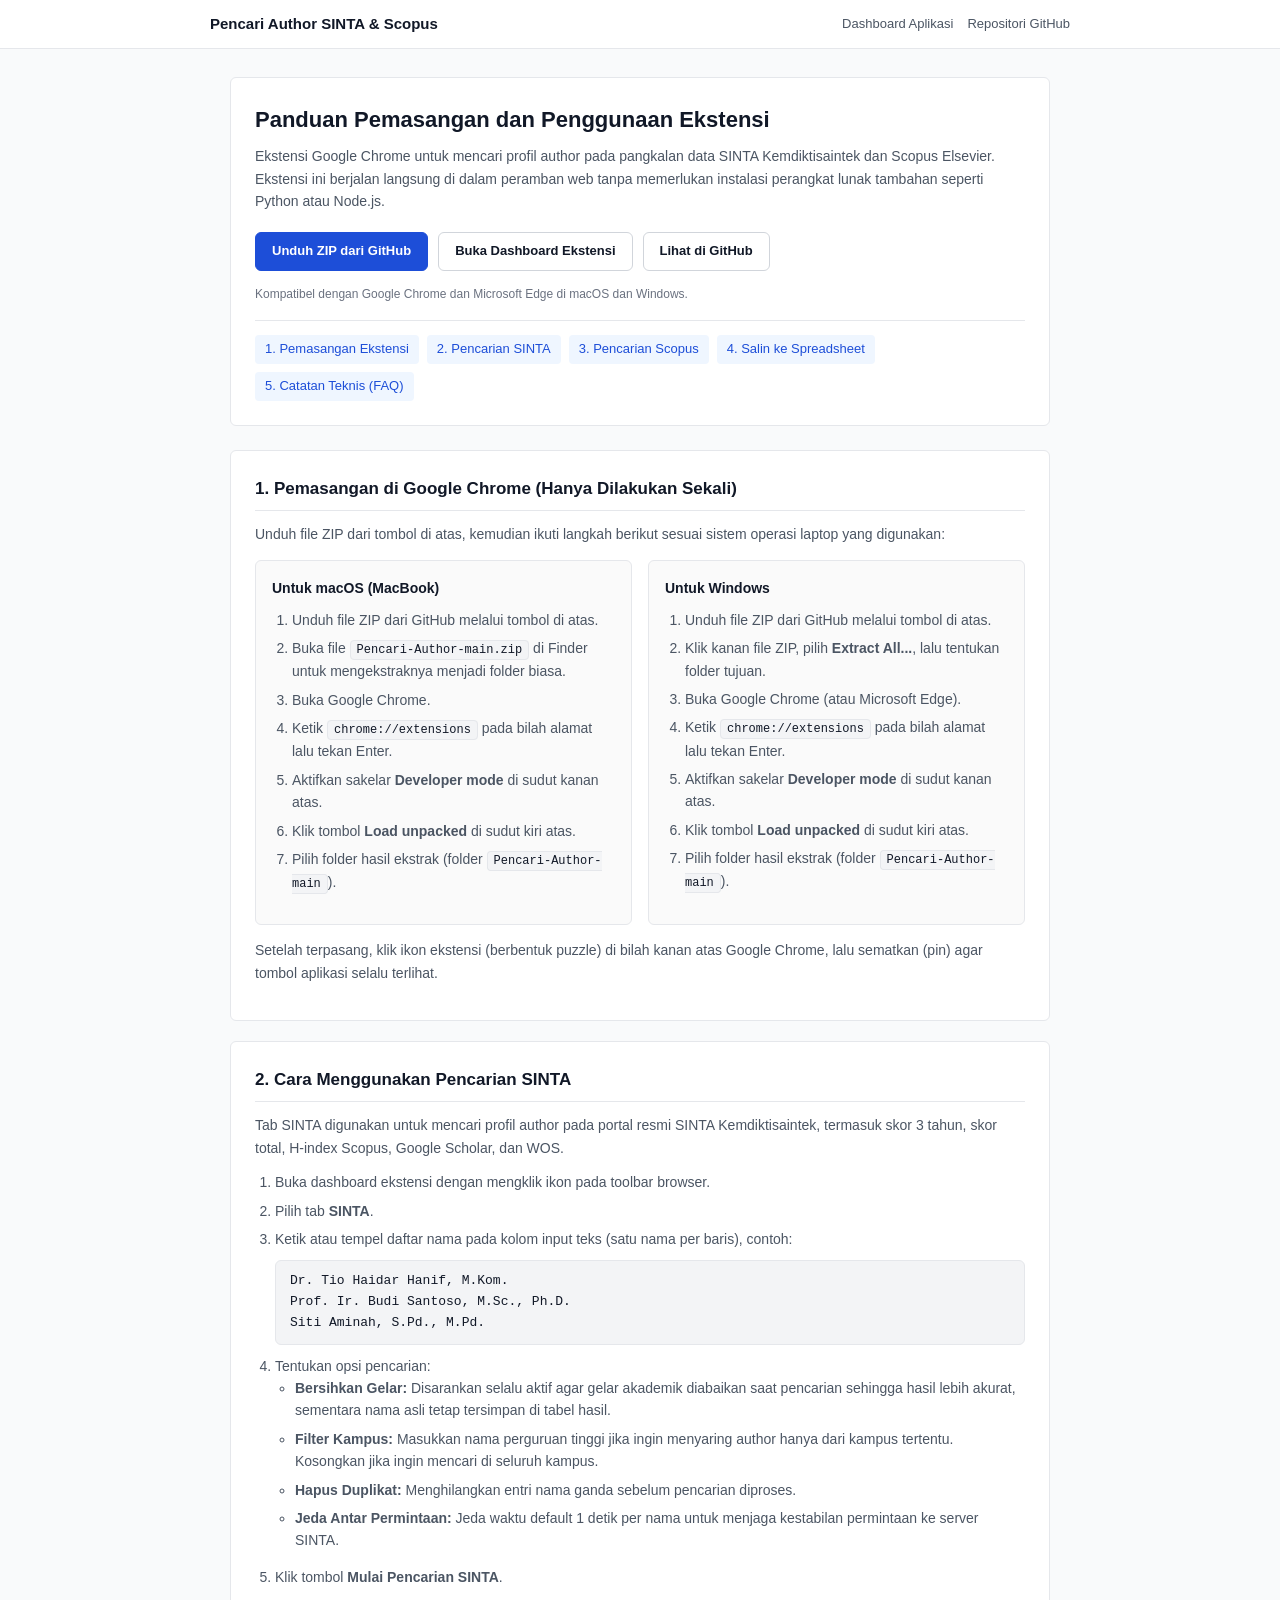
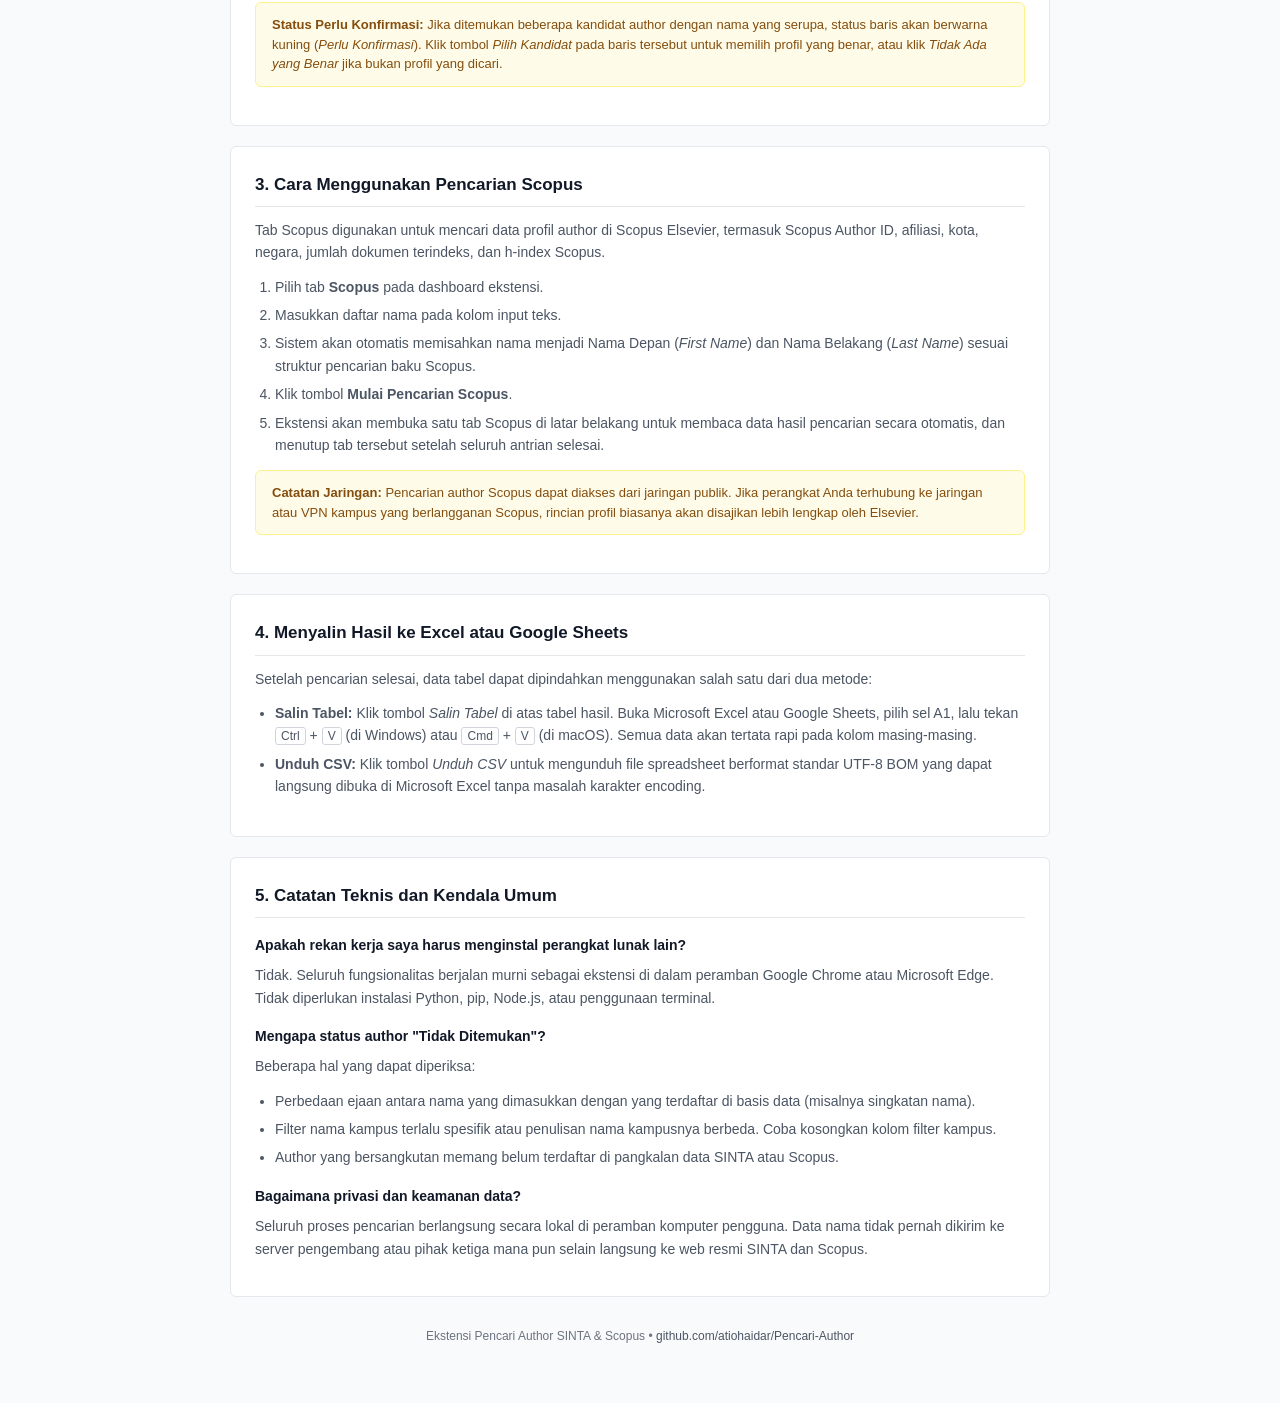
==== commit ee50ef7e: "Simplify landing page: plain docs style, remove marketing terms and icons, download zip from GitHub" ====
--- a/index.html
+++ b/index.html
@@ -3,26 +3,21 @@
 <head>
     <meta charset="UTF-8">
     <meta name="viewport" content="width=device-width, initial-scale=1.0">
-    <title>Pencari Author SINTA & Scopus - Panduan & Download Ekstensi</title>
+    <title>Panduan dan Pemasangan Ekstensi Pencari Author SINTA & Scopus</title>
     <style>
         :root {
-            --bg: #f8fafc;
-            --card-bg: #ffffff;
-            --text-main: #0f172a;
-            --text-muted: #475569;
-            --text-light: #64748b;
-            --border: #e2e8f0;
-            --primary: #2563eb;
-            --primary-hover: #1d4ed8;
+            --bg: #f9fafb;
+            --surface: #ffffff;
+            --text-main: #111827;
+            --text-muted: #4b5563;
+            --text-light: #6b7280;
+            --border: #e5e7eb;
+            --border-dark: #d1d5db;
+            --primary: #1d4ed8;
+            --primary-hover: #1e40af;
             --primary-bg: #eff6ff;
-            --success-bg: #ecfdf5;
-            --success-border: #a7f3d0;
-            --success-text: #065f46;
-            --warning-bg: #fffbeb;
-            --warning-border: #fde68a;
-            --warning-text: #92400e;
-            --radius: 8px;
-            --radius-lg: 12px;
+            --code-bg: #f3f4f6;
+            --radius: 6px;
         }
 
         * {
@@ -41,51 +36,91 @@
         }
 
         /* Top Bar */
-        .topbar {
-            background: #ffffff;
+        .header-bar {
+            background: var(--surface);
             border-bottom: 1px solid var(--border);
-            padding: 12px 20px;
-            position: sticky;
-            top: 0;
-            z-index: 50;
-        }
-
-        .topbar-content {
-            max-width: 960px;
+            padding: 12px 24px;
+        }
+
+        .header-inner {
+            max-width: 860px;
             margin: 0 auto;
             display: flex;
             align-items: center;
             justify-content: space-between;
-            gap: 12px;
-        }
-
-        .brand-title {
-            font-size: 16px;
-            font-weight: 700;
-            color: var(--text-main);
+            gap: 16px;
+        }
+
+        .header-title {
+            font-size: 15px;
+            font-weight: 600;
+            color: var(--text-main);
+            text-decoration: none;
+        }
+
+        .header-nav {
             display: flex;
             align-items: center;
-            gap: 8px;
+            gap: 14px;
+        }
+
+        .header-nav a {
+            color: var(--text-muted);
             text-decoration: none;
-        }
-
-        .topbar-actions {
+            font-size: 13px;
+        }
+
+        .header-nav a:hover {
+            color: var(--primary);
+        }
+
+        /* Main Container */
+        .content-container {
+            max-width: 860px;
+            margin: 28px auto 0;
+            padding: 0 20px;
+        }
+
+        /* Intro Box */
+        .doc-intro {
+            background: var(--surface);
+            border: 1px solid var(--border);
+            border-radius: var(--radius);
+            padding: 24px;
+            margin-bottom: 24px;
+        }
+
+        .doc-intro h1 {
+            font-size: 22px;
+            font-weight: 700;
+            color: var(--text-main);
+            margin-bottom: 8px;
+        }
+
+        .doc-intro p.description {
+            color: var(--text-muted);
+            font-size: 14px;
+            line-height: 1.6;
+            margin-bottom: 20px;
+        }
+
+        .action-row {
             display: flex;
+            flex-wrap: wrap;
             align-items: center;
             gap: 10px;
+            margin-bottom: 14px;
         }
 
         .btn {
-            display: inline-flex;
-            align-items: center;
-            gap: 6px;
-            text-decoration: none;
-            padding: 8px 14px;
-            border-radius: var(--radius);
+            display: inline-block;
             font-size: 13px;
             font-weight: 600;
+            padding: 8px 16px;
+            border-radius: var(--radius);
+            text-decoration: none;
             cursor: pointer;
-            transition: all 0.15s ease;
+            transition: background 0.15s ease, border-color 0.15s ease;
         }
 
         .btn-primary {
@@ -100,523 +135,366 @@
         }
 
         .btn-secondary {
-            background: #ffffff;
-            color: var(--text-main);
-            border: 1px solid var(--border);
+            background: var(--surface);
+            color: var(--text-main);
+            border: 1px solid var(--border-dark);
         }
 
         .btn-secondary:hover {
-            background: #f1f5f9;
-        }
-
-        /* Layout Container */
-        .container {
-            max-width: 960px;
-            margin: 24px auto 0;
-            padding: 0 20px;
-        }
-
-        /* Hero / Download Box */
-        .hero-box {
-            background: #ffffff;
-            border: 1px solid var(--border);
-            border-radius: var(--radius-lg);
-            padding: 32px 28px;
-            margin-bottom: 24px;
-        }
-
-        .tag-badge {
-            display: inline-flex;
-            align-items: center;
-            gap: 6px;
-            background: var(--primary-bg);
-            color: #1e40af;
-            border: 1px solid #bfdbfe;
-            padding: 3px 10px;
-            border-radius: 9999px;
+            background: var(--code-bg);
+        }
+
+        .env-note {
             font-size: 12px;
-            font-weight: 600;
-            margin-bottom: 12px;
-        }
-
-        .hero-box h1 {
-            font-size: 26px;
-            font-weight: 700;
-            margin-bottom: 10px;
-            letter-spacing: -0.02em;
-        }
-
-        .hero-box p.lead {
-            color: var(--text-muted);
-            font-size: 16px;
-            line-height: 1.6;
-            margin-bottom: 20px;
-        }
-
-        .hero-actions {
-            display: flex;
-            flex-wrap: wrap;
-            align-items: center;
-            gap: 12px;
-            margin-bottom: 16px;
-        }
-
-        .btn-large {
-            padding: 12px 20px;
-            font-size: 15px;
-            border-radius: var(--radius);
-        }
-
-        .zero-install-note {
-            font-size: 13px;
             color: var(--text-light);
-            display: flex;
-            align-items: center;
-            gap: 6px;
-        }
-
-        /* Quick Navigation Bar */
-        .nav-links {
+        }
+
+        /* Quick Jumps */
+        .table-of-contents {
+            border-top: 1px solid var(--border);
+            padding-top: 14px;
+            margin-top: 16px;
             display: flex;
             flex-wrap: wrap;
             gap: 8px;
-            margin-top: 20px;
-            padding-top: 18px;
-            border-top: 1px solid var(--border);
-        }
-
-        .nav-links a {
-            display: inline-block;
-            background: var(--bg);
+        }
+
+        .table-of-contents a {
+            font-size: 13px;
+            color: var(--primary);
+            text-decoration: none;
+            background: var(--primary-bg);
+            padding: 4px 10px;
+            border-radius: 4px;
+        }
+
+        .table-of-contents a:hover {
+            text-decoration: underline;
+        }
+
+        /* Content Sections */
+        .doc-section {
+            background: var(--surface);
             border: 1px solid var(--border);
-            color: var(--text-main);
-            text-decoration: none;
-            padding: 5px 12px;
-            border-radius: 6px;
-            font-size: 13px;
-            font-weight: 500;
-        }
-
-        .nav-links a:hover {
-            border-color: var(--primary);
-            color: var(--primary);
-            background: #ffffff;
-        }
-
-        /* Section Cards */
-        .section-card {
-            background: #ffffff;
-            border: 1px solid var(--border);
-            border-radius: var(--radius-lg);
-            padding: 26px;
-            margin-bottom: 24px;
-        }
-
-        .section-card h2 {
-            font-size: 19px;
+            border-radius: var(--radius);
+            padding: 24px;
+            margin-bottom: 20px;
+        }
+
+        .doc-section h2 {
+            font-size: 17px;
             font-weight: 700;
-            margin-bottom: 14px;
-            padding-bottom: 10px;
+            margin-bottom: 12px;
+            color: var(--text-main);
             border-bottom: 1px solid var(--border);
-            display: flex;
-            align-items: center;
-            gap: 8px;
-        }
-
-        .section-card h3 {
-            font-size: 16px;
+            padding-bottom: 8px;
+        }
+
+        .doc-section h3 {
+            font-size: 14px;
             font-weight: 600;
-            margin: 18px 0 8px;
-            color: var(--text-main);
-        }
-
-        /* Steps */
-        ol.steps {
-            margin-left: 20px;
-            margin-bottom: 16px;
-        }
-
-        ol.steps li {
-            margin-bottom: 10px;
-            padding-left: 4px;
-        }
-
-        ul.details {
+            margin: 16px 0 8px;
+            color: var(--text-main);
+        }
+
+        .doc-section p {
+            color: var(--text-muted);
+            font-size: 14px;
+            margin-bottom: 12px;
+        }
+
+        ol, ul {
             margin-left: 20px;
             margin-bottom: 14px;
-        }
-
-        ul.details li {
+            color: var(--text-muted);
+            font-size: 14px;
+        }
+
+        li {
             margin-bottom: 6px;
         }
 
-        /* Inline Code & Code Blocks */
         code {
-            background: #f1f5f9;
-            color: #0f172a;
+            font-family: ui-monospace, SFMono-Regular, Menlo, Monaco, Consolas, monospace;
+            background: var(--code-bg);
             padding: 2px 6px;
             border-radius: 4px;
+            font-size: 12px;
+            color: var(--text-main);
+            border: 1px solid var(--border);
+        }
+
+        pre {
+            background: var(--code-bg);
+            border: 1px solid var(--border);
+            border-radius: var(--radius);
+            padding: 10px 14px;
             font-family: ui-monospace, SFMono-Regular, Menlo, Monaco, Consolas, monospace;
             font-size: 13px;
-            border: 1px solid #e2e8f0;
-        }
-
-        /* Callout Banners */
-        .callout {
-            padding: 14px 16px;
+            margin: 10px 0;
+            overflow-x: auto;
+            color: var(--text-main);
+        }
+
+        .note-box {
+            background: #fefce8;
+            border: 1px solid #fef08a;
             border-radius: var(--radius);
+            padding: 12px 16px;
             margin: 14px 0;
-            font-size: 14px;
+            font-size: 13px;
+            color: #854d0e;
             line-height: 1.5;
         }
 
-        .callout-success {
-            background: var(--success-bg);
-            border: 1px solid var(--success-border);
-            color: var(--success-text);
-        }
-
-        .callout-warning {
-            background: var(--warning-bg);
-            border: 1px solid var(--warning-border);
-            color: var(--warning-text);
-        }
-
-        .callout-info {
-            background: var(--primary-bg);
-            border: 1px solid #bfdbfe;
-            color: #1e40af;
-        }
-
-        /* Platform Grid */
-        .platform-grid {
+        .os-columns {
             display: grid;
             grid-template-columns: 1fr 1fr;
             gap: 16px;
             margin-top: 14px;
         }
 
-        @media (max-width: 720px) {
-            .platform-grid {
+        @media (max-width: 680px) {
+            .os-columns {
                 grid-template-columns: 1fr;
             }
         }
 
-        .platform-col {
+        .os-box {
             border: 1px solid var(--border);
             border-radius: var(--radius);
-            padding: 18px;
-            background: #fafbfd;
-        }
-
-        .platform-header {
-            font-weight: 700;
-            font-size: 15px;
-            margin-bottom: 12px;
-            display: flex;
-            align-items: center;
-            gap: 8px;
+            padding: 16px;
+            background: #fafafa;
+        }
+
+        .os-box-title {
+            font-weight: 600;
+            font-size: 14px;
+            margin-bottom: 10px;
+            color: var(--text-main);
         }
 
         kbd {
-            background: #f8fafc;
-            border: 1px solid #cbd5e1;
-            box-shadow: 0 1px 1px rgba(0,0,0,0.1);
-            border-radius: 4px;
-            padding: 2px 6px;
+            background: #ffffff;
+            border: 1px solid var(--border-dark);
+            border-radius: 3px;
+            padding: 1px 5px;
             font-size: 12px;
             font-family: inherit;
         }
 
-        /* Feature summary grid */
-        .features-grid {
-            display: grid;
-            grid-template-columns: 1fr 1fr;
-            gap: 14px;
-            margin: 16px 0;
-        }
-
-        @media (max-width: 650px) {
-            .features-grid {
-                grid-template-columns: 1fr;
-            }
-        }
-
-        .feature-item {
-            background: #ffffff;
-            border: 1px solid var(--border);
-            border-radius: var(--radius);
-            padding: 14px;
-        }
-
-        .feature-item strong {
-            display: block;
-            margin-bottom: 4px;
-            font-size: 14px;
-        }
-
-        .feature-item p {
-            font-size: 13px;
-            color: var(--text-muted);
-            line-height: 1.5;
-        }
-
+        /* Footer */
         footer {
-            max-width: 960px;
-            margin: 32px auto 0;
+            max-width: 860px;
+            margin: 30px auto 0;
             padding: 0 20px;
             text-align: center;
+            font-size: 12px;
             color: var(--text-light);
-            font-size: 13px;
+        }
+
+        footer a {
+            color: var(--text-muted);
+            text-decoration: none;
+        }
+
+        footer a:hover {
+            text-decoration: underline;
         }
     </style>
 </head>
 <body>
 
-    <!-- Top Navigation Bar -->
-    <header class="topbar">
-        <div class="topbar-content">
-            <a href="#" class="brand-title">
-                <span>📚</span>
-                <span>Pencari Author SINTA & Scopus</span>
-            </a>
-            <div class="topbar-actions">
-                <a href="dashboard.html" class="btn btn-secondary">
-                    Buka Dashboard
-                </a>
-                <a href="pencari-author-extension.zip" download class="btn btn-primary">
-                    📥 Download .zip
-                </a>
+    <!-- Header Navigation -->
+    <header class="header-bar">
+        <div class="header-inner">
+            <a href="#" class="header-title">Pencari Author SINTA & Scopus</a>
+            <div class="header-nav">
+                <a href="dashboard.html">Dashboard Aplikasi</a>
+                <a href="https://github.com/atiohaidar/Pencari-Author" target="_blank" rel="noopener">Repositori GitHub</a>
             </div>
         </div>
     </header>
 
-    <main class="container">
-
-        <!-- Hero & Download Card -->
-        <section class="hero-box">
-            <div class="tag-badge">
-                <span>⚡</span> Ekstensi Chrome Manifest V3 &bull; Bebas Instalasi (Zero-Install)
-            </div>
-            <h1>Pencari & Pencocok Author SINTA & Scopus</h1>
-            <p class="lead">
-                Alat bantu praktis untuk mencari banyak author di <strong>SINTA Kemdiktisaintek</strong> dan <strong>SCOPUS Elsevier</strong> sekaligus. Otomatis membersihkan gelar, membagi nama, memfilter kampus, dan menyalin hasil langsung ke Excel atau Google Sheets.
-            </p>
-
-            <div class="hero-actions">
-                <a href="pencari-author-extension.zip" download class="btn btn-primary btn-large">
-                    📥 Download Ekstensi (.zip)
+    <main class="content-container">
+
+        <!-- Intro and Download Section -->
+        <section class="doc-intro">
+            <h1>Panduan Pemasangan dan Penggunaan Ekstensi</h1>
+            <p class="description">
+                Ekstensi Google Chrome untuk mencari profil author pada pangkalan data SINTA Kemdiktisaintek dan Scopus Elsevier. Ekstensi ini berjalan langsung di dalam peramban web tanpa memerlukan instalasi perangkat lunak tambahan seperti Python atau Node.js.
+            </p>
+
+            <div class="action-row">
+                <a href="https://github.com/atiohaidar/Pencari-Author/archive/refs/heads/main.zip" class="btn btn-primary">
+                    Unduh ZIP dari GitHub
                 </a>
-                <a href="dashboard.html" class="btn btn-secondary btn-large">
-                    ▶ Lihat Dashboard App
+                <a href="dashboard.html" class="btn btn-secondary">
+                    Buka Dashboard Ekstensi
+                </a>
+                <a href="https://github.com/atiohaidar/Pencari-Author" target="_blank" rel="noopener" class="btn btn-secondary">
+                    Lihat di GitHub
                 </a>
             </div>
 
-            <div class="zero-install-note">
-                <span>✓</span> Berjalan langsung di Google Chrome / Microsoft Edge &bull; Tidak perlu Python, Node.js, atau terminal di MacBook maupun Windows.
+            <div class="env-note">
+                Kompatibel dengan Google Chrome dan Microsoft Edge di macOS dan Windows.
             </div>
 
-            <!-- In-page Navigation -->
-            <nav class="nav-links">
-                <a href="#instalasi">1. Cara Pasang di Browser</a>
+            <nav class="table-of-contents">
+                <a href="#instalasi">1. Pemasangan Ekstensi</a>
                 <a href="#sinta">2. Pencarian SINTA</a>
                 <a href="#scopus">3. Pencarian Scopus</a>
-                <a href="#ekspor">4. Salin ke Excel / CSV</a>
-                <a href="#faq">5. Masalah Umum (FAQ)</a>
+                <a href="#ekspor">4. Salin ke Spreadsheet</a>
+                <a href="#faq">5. Catatan Teknis (FAQ)</a>
             </nav>
         </section>
 
-        <!-- Section 1: Cara Pasang -->
-        <section id="instalasi" class="section-card">
-            <h2>1. Cara Memasang Ekstensi (Hanya 1 Menit)</h2>
-            <p style="color: var(--text-muted); margin-bottom: 12px;">
-                Cukup lakukan langkah berikut satu kali saja di laptop Anda atau rekan kerja:
-            </p>
-
-            <div class="platform-grid">
-                <!-- MacBook (macOS) -->
-                <div class="platform-col">
-                    <div class="platform-header">
-                        <span>🍎</span> Untuk Pengguna MacBook (macOS)
-                    </div>
-                    <ol class="steps">
-                        <li>Klik tombol <strong>Download Ekstensi (.zip)</strong> di atas.</li>
-                        <li>Buka file <code>.zip</code> di Finder untuk mengekstraknya menjadi folder biasa.</li>
-                        <li>Buka browser <strong>Google Chrome</strong>.</li>
-                        <li>Ketik di kolom alamat: <br><code>chrome://extensions</code> lalu tekan <strong>Enter</strong>.</li>
-                        <li>Di pojok kanan atas, aktifkan toggle <strong>Developer mode</strong> (Mode pengembang).</li>
-                        <li>Di pojok kiri atas, klik tombol <strong>Load unpacked</strong> (Muat yang belum dibongkar).</li>
-                        <li>Pilih folder hasil ekstrak tadi. <strong>Selesai!</strong></li>
+        <!-- Section 1: Pemasangan -->
+        <section id="instalasi" class="doc-section">
+            <h2>1. Pemasangan di Google Chrome (Hanya Dilakukan Sekali)</h2>
+            <p>
+                Unduh file ZIP dari tombol di atas, kemudian ikuti langkah berikut sesuai sistem operasi laptop yang digunakan:
+            </p>
+
+            <div class="os-columns">
+                <!-- macOS -->
+                <div class="os-box">
+                    <div class="os-box-title">Untuk macOS (MacBook)</div>
+                    <ol>
+                        <li>Unduh file ZIP dari GitHub melalui tombol di atas.</li>
+                        <li>Buka file <code>Pencari-Author-main.zip</code> di Finder untuk mengekstraknya menjadi folder biasa.</li>
+                        <li>Buka Google Chrome.</li>
+                        <li>Ketik <code>chrome://extensions</code> pada bilah alamat lalu tekan Enter.</li>
+                        <li>Aktifkan sakelar <strong>Developer mode</strong> di sudut kanan atas.</li>
+                        <li>Klik tombol <strong>Load unpacked</strong> di sudut kiri atas.</li>
+                        <li>Pilih folder hasil ekstrak (folder <code>Pencari-Author-main</code>).</li>
                     </ol>
                 </div>
 
                 <!-- Windows -->
-                <div class="platform-col">
-                    <div class="platform-header">
-                        <span>🪟</span> Untuk Pengguna Windows
-                    </div>
-                    <ol class="steps">
-                        <li>Klik tombol <strong>Download Ekstensi (.zip)</strong> di atas.</li>
-                        <li>Klik kanan file zip $\rightarrow$ pilih <strong>Extract All...</strong> ke folder biasa.</li>
-                        <li>Buka browser <strong>Google Chrome</strong> (atau Edge).</li>
-                        <li>Ketik di kolom alamat: <br><code>chrome://extensions</code> lalu tekan <strong>Enter</strong>.</li>
-                        <li>Di pojok kanan atas, nyalakan switch <strong>Developer mode</strong>.</li>
-                        <li>Di pojok kiri atas, klik tombol <strong>Load unpacked</strong>.</li>
-                        <li>Pilih folder hasil ekstrak tadi. <strong>Selesai!</strong></li>
+                <div class="os-box">
+                    <div class="os-box-title">Untuk Windows</div>
+                    <ol>
+                        <li>Unduh file ZIP dari GitHub melalui tombol di atas.</li>
+                        <li>Klik kanan file ZIP, pilih <strong>Extract All...</strong>, lalu tentukan folder tujuan.</li>
+                        <li>Buka Google Chrome (atau Microsoft Edge).</li>
+                        <li>Ketik <code>chrome://extensions</code> pada bilah alamat lalu tekan Enter.</li>
+                        <li>Aktifkan sakelar <strong>Developer mode</strong> di sudut kanan atas.</li>
+                        <li>Klik tombol <strong>Load unpacked</strong> di sudut kiri atas.</li>
+                        <li>Pilih folder hasil ekstrak (folder <code>Pencari-Author-main</code>).</li>
                     </ol>
                 </div>
             </div>
 
-            <div class="callout callout-info">
-                <strong>📌 Tips Pin Icon di Toolbar Chrome:</strong><br>
-                Klik icon <strong>Puzzle</strong> di pojok kanan atas Google Chrome, lalu klik icon <strong>Pin</strong> di sebelah nama <em>"Pencari Author SINTA & Scopus"</em> agar icon selalu siap diklik di samping kolom alamat browser.
-            </div>
+            <p style="margin-top: 14px;">
+                Setelah terpasang, klik ikon ekstensi (berbentuk puzzle) di bilah kanan atas Google Chrome, lalu sematkan (pin) agar tombol aplikasi selalu terlihat.
+            </p>
         </section>
 
         <!-- Section 2: Pencarian SINTA -->
-        <section id="sinta" class="section-card">
+        <section id="sinta" class="doc-section">
             <h2>2. Cara Menggunakan Pencarian SINTA</h2>
-            <p style="color: var(--text-muted); margin-bottom: 14px;">
-                Mencari data author di portal resmi SINTA Kemdiktisaintek lengkap dengan skor 3 tahun, skor total, H-index Scopus, Scholar, dan WOS.
-            </p>
-
-            <ol class="steps">
-                <li>Klik icon ekstensi di toolbar Chrome untuk membuka halaman <strong>Dashboard</strong>.</li>
-                <li>Pilih tab <strong>[ 🏛️ SINTA ]</strong>.</li>
+            <p>
+                Tab SINTA digunakan untuk mencari profil author pada portal resmi SINTA Kemdiktisaintek, termasuk skor 3 tahun, skor total, H-index Scopus, Google Scholar, dan WOS.
+            </p>
+
+            <ol>
+                <li>Buka dashboard ekstensi dengan mengklik ikon pada toolbar browser.</li>
+                <li>Pilih tab <strong>SINTA</strong>.</li>
                 <li>
-                    Masukkan daftar nama di kolom teks (satu baris untuk setiap nama).
-                    <pre style="background: #f1f5f9; padding: 8px 12px; border-radius: 6px; margin: 8px 0; font-size: 13px; font-family: monospace;">Dr. Tio Haidar Hanif, M.Kom.
+                    Ketik atau tempel daftar nama pada kolom input teks (satu nama per baris), contoh:
+                    <pre>Dr. Tio Haidar Hanif, M.Kom.
 Prof. Ir. Budi Santoso, M.Sc., Ph.D.
 Siti Aminah, S.Pd., M.Pd.</pre>
                 </li>
                 <li>
-                    <strong>Opsi Pengaturan:</strong>
-                    <ul class="details" style="margin-top: 6px;">
-                        <li><strong>Bersihkan Gelar Otomatis:</strong> Gelar seperti <em>Prof, Dr, M.Kom, S.T.</em> otomatis dibersihkan saat pencarian agar nama cocok di SINTA, namun nama asli tetap tercatat pada tabel hasil.</li>
-                        <li><strong>Filter Kampus:</strong> Masukkan nama universitas jika ingin menyaring author dari institusi tertentu saja (contoh: <code>Universitas Indonesia</code>). Dikosongkan jika ingin mencari ke semua kampus.</li>
-                        <li><strong>Hapus Duplikat:</strong> Menghilangkan nama ganda sebelum pencarian dimulai.</li>
+                    Tentukan opsi pencarian:
+                    <ul>
+                        <li><strong>Bersihkan Gelar:</strong> Disarankan selalu aktif agar gelar akademik diabaikan saat pencarian sehingga hasil lebih akurat, sementara nama asli tetap tersimpan di tabel hasil.</li>
+                        <li><strong>Filter Kampus:</strong> Masukkan nama perguruan tinggi jika ingin menyaring author hanya dari kampus tertentu. Kosongkan jika ingin mencari di seluruh kampus.</li>
+                        <li><strong>Hapus Duplikat:</strong> Menghilangkan entri nama ganda sebelum pencarian diproses.</li>
+                        <li><strong>Jeda Antar Permintaan:</strong> Jeda waktu default 1 detik per nama untuk menjaga kestabilan permintaan ke server SINTA.</li>
                     </ul>
                 </li>
-                <li>Klik tombol <strong>"▶ Mulai Pencarian SINTA"</strong>.</li>
+                <li>Klik tombol <strong>Mulai Pencarian SINTA</strong>.</li>
             </ol>
 
-            <div class="callout callout-warning">
-                <strong>⚠️ Jika Muncul Status "Perlu Konfirmasi" (Kuning):</strong><br>
-                Artinya SINTA menemukan lebih dari satu kandidat dengan nama mirip. Klik tombol kuning <strong>"Pilih Kandidat"</strong> pada baris nama tersebut, lalu tentukan profil author yang sesuai. Jika bukan salah satunya, klik <em>"Tidak Ada yang Benar"</em>.
+            <div class="note-box">
+                <strong>Status Perlu Konfirmasi:</strong> Jika ditemukan beberapa kandidat author dengan nama yang serupa, status baris akan berwarna kuning (<em>Perlu Konfirmasi</em>). Klik tombol <em>Pilih Kandidat</em> pada baris tersebut untuk memilih profil yang benar, atau klik <em>Tidak Ada yang Benar</em> jika bukan profil yang dicari.
             </div>
         </section>
 
         <!-- Section 3: Pencarian Scopus -->
-        <section id="scopus" class="section-card">
-            <h2>3. Cara Menggunakan Pencarian SCOPUS</h2>
-            <p style="color: var(--text-muted); margin-bottom: 14px;">
-                Mencari profil author di Scopus Elsevier untuk mendapatkan Scopus Author ID, afiliasi instansi, kota, negara, jumlah dokumen, dan h-index Scopus.
-            </p>
-
-            <ol class="steps">
-                <li>Buka dashboard ekstensi, lalu pilih tab <strong>[ 🔬 SCOPUS ]</strong>.</li>
-                <li>Masukkan daftar nama pada kolom teks.</li>
+        <section id="scopus" class="doc-section">
+            <h2>3. Cara Menggunakan Pencarian Scopus</h2>
+            <p>
+                Tab Scopus digunakan untuk mencari data profil author di Scopus Elsevier, termasuk Scopus Author ID, afiliasi, kota, negara, jumlah dokumen terindeks, dan h-index Scopus.
+            </p>
+
+            <ol>
+                <li>Pilih tab <strong>Scopus</strong> pada dashboard ekstensi.</li>
+                <li>Masukkan daftar nama pada kolom input teks.</li>
                 <li>
-                    <strong>Pemisahan Nama Otomatis:</strong><br>
-                    Sistem otomatis memecah nama menjadi <em>First Name</em> dan <em>Last Name</em> sesuai format baku pencarian Scopus internasional.<br>
-                    Contoh: <code>Dr. Tio Haidar Hanif, M.Kom.</code> $\rightarrow$ Last: <code>Hanif</code>, First: <code>Tio Haidar</code>.
+                    Sistem akan otomatis memisahkan nama menjadi Nama Depan (<em>First Name</em>) dan Nama Belakang (<em>Last Name</em>) sesuai struktur pencarian baku Scopus.
                 </li>
-                <li>Klik tombol <strong>"▶ Mulai Pencarian Scopus"</strong>.</li>
+                <li>Klik tombol <strong>Mulai Pencarian Scopus</strong>.</li>
                 <li>
-                    <strong>Cara Kerja di Latar Belakang:</strong><br>
-                    Ekstensi akan membuka satu tab Scopus di browser secara otomatis untuk mengekstrak data yang dibutuhkan, dan menutupnya kembali setelah pencarian selesai. Anda tidak perlu mengutak-atik tab tersebut.
+                    Ekstensi akan membuka satu tab Scopus di latar belakang untuk membaca data hasil pencarian secara otomatis, dan menutup tab tersebut setelah seluruh antrian selesai.
                 </li>
             </ol>
 
-            <div class="callout callout-info">
-                <strong>💡 Catatan Akses Jaringan:</strong><br>
-                Pencarian nama author Scopus dapat diakses secara publik. Namun jika Anda terhubung ke jaringan/WiFi/VPN kampus yang memiliki lisensi langganan Scopus, rincian afiliasi biasanya akan tampil lebih detail.
+            <div class="note-box">
+                <strong>Catatan Jaringan:</strong> Pencarian author Scopus dapat diakses dari jaringan publik. Jika perangkat Anda terhubung ke jaringan atau VPN kampus yang berlangganan Scopus, rincian profil biasanya akan disajikan lebih lengkap oleh Elsevier.
             </div>
         </section>
 
-        <!-- Section 4: Salin ke Excel / CSV -->
-        <section id="ekspor" class="section-card">
-            <h2>4. Cara Memindahkan Hasil ke Excel / Google Sheets</h2>
-            <p style="color: var(--text-muted); margin-bottom: 14px;">
-                Tersedia dua opsi praktis setelah pencarian selesai:
-            </p>
-
-            <div class="platform-grid">
-                <div class="platform-col">
-                    <div class="platform-header">
-                        <span>📋</span> Opsi 1: Salin Tabel (Langsung Paste)
-                    </div>
-                    <ol class="steps">
-                        <li>Klik tombol <strong>"📋 Salin Tabel"</strong> di pojok kanan atas tabel hasil.</li>
-                        <li>Buka <strong>Microsoft Excel</strong> atau <strong>Google Sheets</strong> baru.</li>
-                        <li>Klik pada sel <strong>A1</strong>, lalu tekan:
-                            <div style="margin: 8px 0;">
-                                <kbd>Ctrl</kbd> + <kbd>V</kbd> (Windows) atau <kbd>Cmd ⌘</kbd> + <kbd>V</kbd> (Mac)
-                            </div>
-                        </li>
-                        <li>Seluruh kolom dan baris akan langsung rapi di sel masing-masing.</li>
-                    </ol>
-                </div>
-
-                <div class="platform-col">
-                    <div class="platform-header">
-                        <span>📥</span> Opsi 2: Unduh File CSV
-                    </div>
-                    <ol class="steps">
-                        <li>Klik tombol <strong>"📥 Unduh CSV"</strong>.</li>
-                        <li>File bernama <code>hasil_author_sinta_....csv</code> atau <code>hasil_author_scopus_....csv</code> akan otomatis terunduh.</li>
-                        <li>File sudah berformat standar UTF-8 BOM, sehingga teks nama tidak akan rusak saat dibuka di Excel.</li>
-                    </ol>
-                </div>
-            </div>
+        <!-- Section 4: Salin ke Spreadsheet -->
+        <section id="ekspor" class="doc-section">
+            <h2>4. Menyalin Hasil ke Excel atau Google Sheets</h2>
+            <p>
+                Setelah pencarian selesai, data tabel dapat dipindahkan menggunakan salah satu dari dua metode:
+            </p>
+
+            <ul>
+                <li>
+                    <strong>Salin Tabel:</strong> Klik tombol <em>Salin Tabel</em> di atas tabel hasil. Buka Microsoft Excel atau Google Sheets, pilih sel A1, lalu tekan <kbd>Ctrl</kbd> + <kbd>V</kbd> (di Windows) atau <kbd>Cmd</kbd> + <kbd>V</kbd> (di macOS). Semua data akan tertata rapi pada kolom masing-masing.
+                </li>
+                <li>
+                    <strong>Unduh CSV:</strong> Klik tombol <em>Unduh CSV</em> untuk mengunduh file spreadsheet berformat standar UTF-8 BOM yang dapat langsung dibuka di Microsoft Excel tanpa masalah karakter encoding.
+                </li>
+            </ul>
         </section>
 
-        <!-- Section 5: FAQ & Troubleshooting -->
-        <section id="faq" class="section-card">
-            <h2>5. Pertanyaan & Kendala yang Sering Terjadi (FAQ)</h2>
-
-            <h3>Q: Apakah rekan saya harus menginstal Python / library apapun?</h3>
-            <p style="color: var(--text-muted);">
-                <strong>Tidak sama sekali.</strong> Ekstensi ini 100% menggunakan kapabilitas browser Chrome asli. Rekan Anda cukup mendownload zip, mengekstraknya, dan memuatnya di <code>chrome://extensions</code>.
-            </p>
-
-            <h3>Q: Mengapa hasil pencarian statusnya "Tidak Ditemukan"?</h3>
-            <p style="color: var(--text-muted);">
-                Kemungkinan penyebabnya:
-            </p>
-            <ul class="details" style="color: var(--text-muted);">
-                <li>Ejaan nama berbeda dengan yang tercantum di pangkalan data SINTA/Scopus (misal ada singkatan nama).</li>
-                <li>Filter kampus terlalu ketat atau berbeda ejaan. Coba kosongkan kolom filter kampus.</li>
-                <li>Nama tersebut memang belum terdaftar di database SINTA maupun Scopus.</li>
+        <!-- Section 5: Catatan Teknis & FAQ -->
+        <section id="faq" class="doc-section">
+            <h2>5. Catatan Teknis dan Kendala Umum</h2>
+
+            <h3>Apakah rekan kerja saya harus menginstal perangkat lunak lain?</h3>
+            <p>
+                Tidak. Seluruh fungsionalitas berjalan murni sebagai ekstensi di dalam peramban Google Chrome atau Microsoft Edge. Tidak diperlukan instalasi Python, pip, Node.js, atau penggunaan terminal.
+            </p>
+
+            <h3>Mengapa status author "Tidak Ditemukan"?</h3>
+            <p>
+                Beberapa hal yang dapat diperiksa:
+            </p>
+            <ul>
+                <li>Perbedaan ejaan antara nama yang dimasukkan dengan yang terdaftar di basis data (misalnya singkatan nama).</li>
+                <li>Filter nama kampus terlalu spesifik atau penulisan nama kampusnya berbeda. Coba kosongkan kolom filter kampus.</li>
+                <li>Author yang bersangkutan memang belum terdaftar di pangkalan data SINTA atau Scopus.</li>
             </ul>
 
-            <h3>Q: Mengapa ada jeda 1 detik di antara setiap nama?</h3>
-            <p style="color: var(--text-muted);">
-                Jeda (delay) ini sengaja dibuat agar server SINTA dan Scopus tidak memblokir IP laptop Anda karena dianggap sebagai bot atau serangan spam. Anda bisa mengatur durasi jeda di pengaturan (800 ms – 2000 ms).
-            </p>
-
-            <h3>Q: Apakah data nama yang saya cari aman?</h3>
-            <p style="color: var(--text-muted);">
-                <strong>Sangat aman.</strong> Seluruh proses pencarian berjalan 100% lokal di browser Anda (*client-side*). Data tidak pernah dikirim ke server pembuat atau pihak ketiga mana pun.
+            <h3>Bagaimana privasi dan keamanan data?</h3>
+            <p>
+                Seluruh proses pencarian berlangsung secara lokal di peramban komputer pengguna. Data nama tidak pernah dikirim ke server pengembang atau pihak ketiga mana pun selain langsung ke web resmi SINTA dan Scopus.
             </p>
         </section>
 
-        <!-- Download Banner Bottom -->
-        <div style="text-align: center; margin: 36px 0 20px;">
-            <a href="pencari-author-extension.zip" download class="btn btn-primary btn-large" style="padding: 14px 28px; font-size: 16px;">
-                📥 Download Ekstensi (.zip)
-            </a>
-            <div style="margin-top: 10px;">
-                <a href="dashboard.html" style="color: var(--primary); font-size: 14px; text-decoration: none; font-weight: 500;">
-                    Atau coba lihat Dashboard Aplikasi ➔
-                </a>
-            </div>
-        </div>
-
     </main>
 
     <footer>
-        <p>Ekstensi Pencari Author SINTA & Scopus &bull; Bebas instalasi, ringan, dan berjalan langsung di Google Chrome.</p>
+        <p>Ekstensi Pencari Author SINTA & Scopus &bull; <a href="https://github.com/atiohaidar/Pencari-Author" target="_blank" rel="noopener">github.com/atiohaidar/Pencari-Author</a></p>
     </footer>
 
 </body>
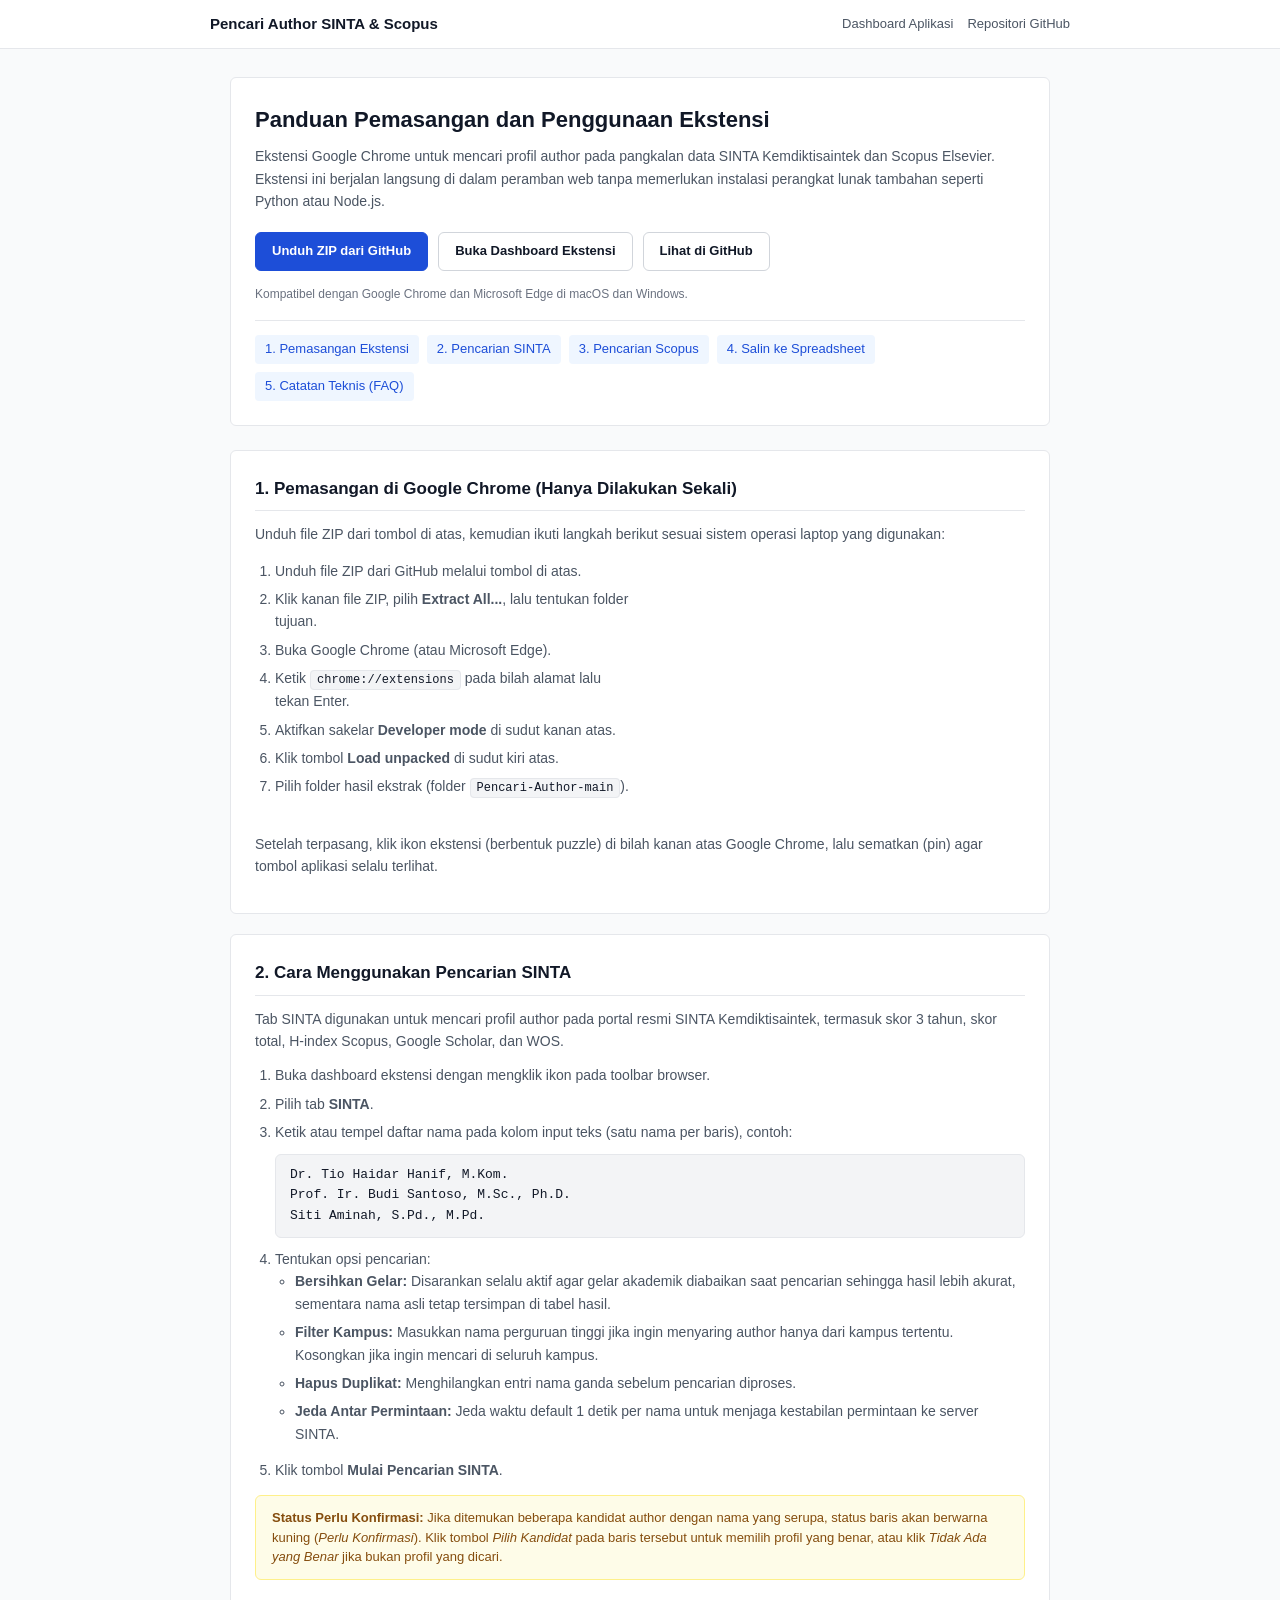
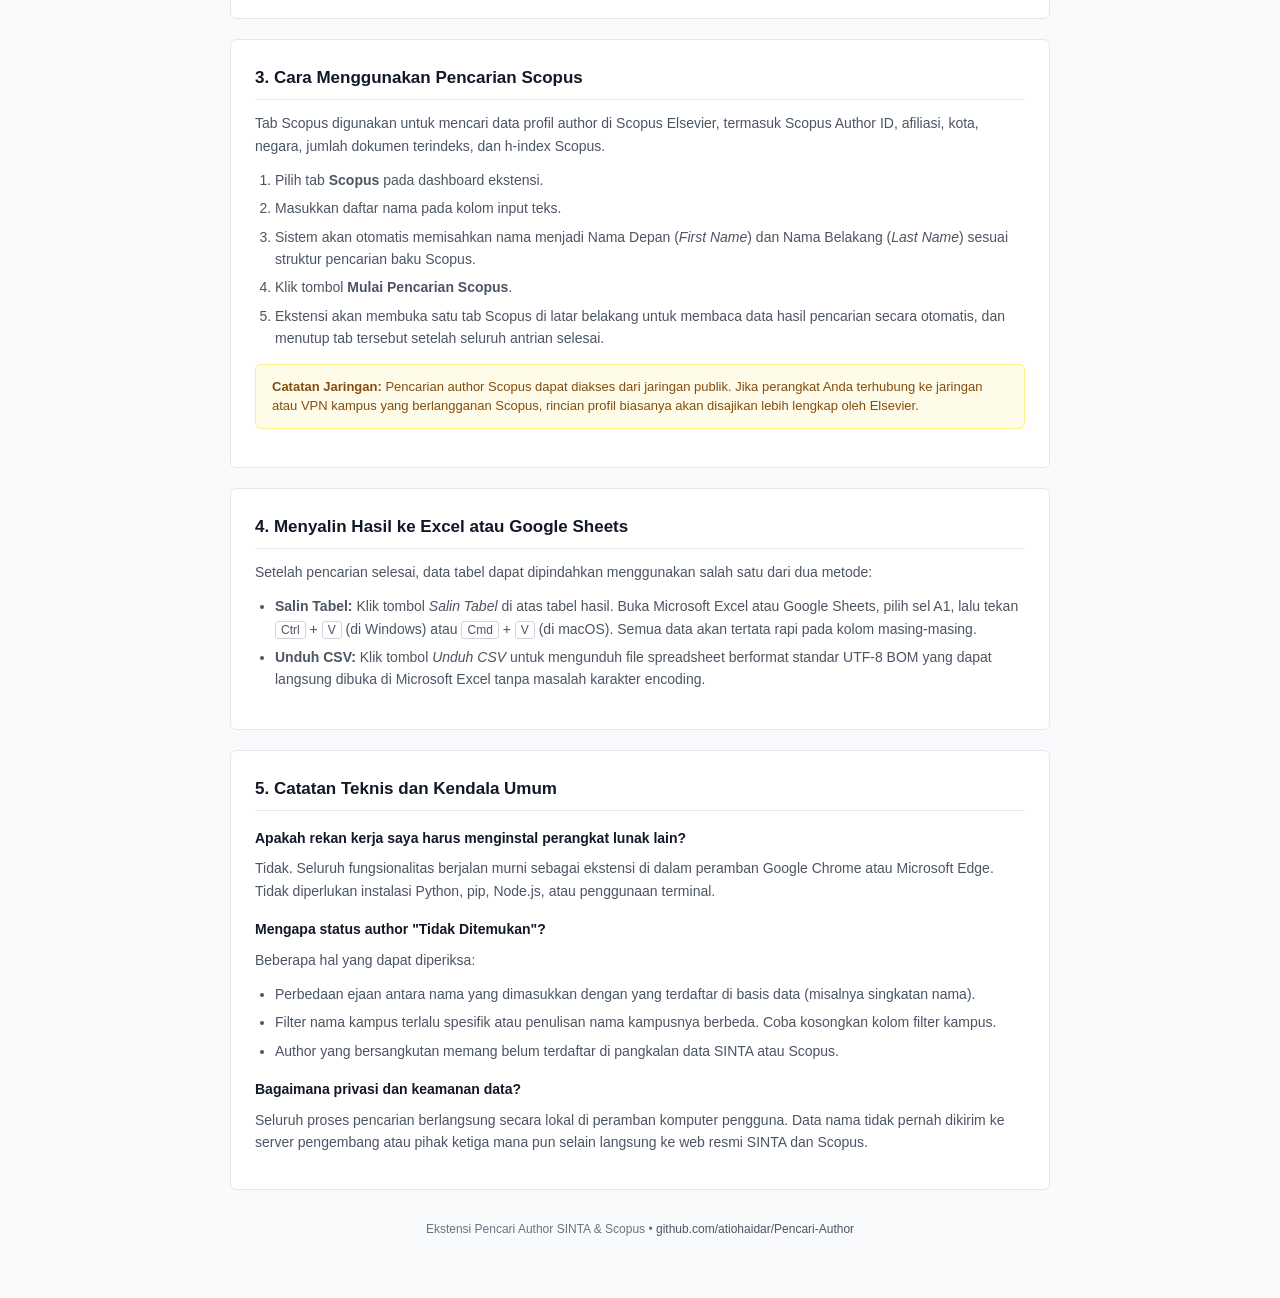
==== commit fc8aea0c: "update landing page" ====
--- a/index.html
+++ b/index.html
@@ -358,23 +358,8 @@
             </p>
 
             <div class="os-columns">
-                <!-- macOS -->
-                <div class="os-box">
-                    <div class="os-box-title">Untuk macOS (MacBook)</div>
-                    <ol>
-                        <li>Unduh file ZIP dari GitHub melalui tombol di atas.</li>
-                        <li>Buka file <code>Pencari-Author-main.zip</code> di Finder untuk mengekstraknya menjadi folder biasa.</li>
-                        <li>Buka Google Chrome.</li>
-                        <li>Ketik <code>chrome://extensions</code> pada bilah alamat lalu tekan Enter.</li>
-                        <li>Aktifkan sakelar <strong>Developer mode</strong> di sudut kanan atas.</li>
-                        <li>Klik tombol <strong>Load unpacked</strong> di sudut kiri atas.</li>
-                        <li>Pilih folder hasil ekstrak (folder <code>Pencari-Author-main</code>).</li>
-                    </ol>
-                </div>
-
-                <!-- Windows -->
-                <div class="os-box">
-                    <div class="os-box-title">Untuk Windows</div>
+               
+          
                     <ol>
                         <li>Unduh file ZIP dari GitHub melalui tombol di atas.</li>
                         <li>Klik kanan file ZIP, pilih <strong>Extract All...</strong>, lalu tentukan folder tujuan.</li>
@@ -384,7 +369,6 @@
                         <li>Klik tombol <strong>Load unpacked</strong> di sudut kiri atas.</li>
                         <li>Pilih folder hasil ekstrak (folder <code>Pencari-Author-main</code>).</li>
                     </ol>
-                </div>
             </div>
 
             <p style="margin-top: 14px;">
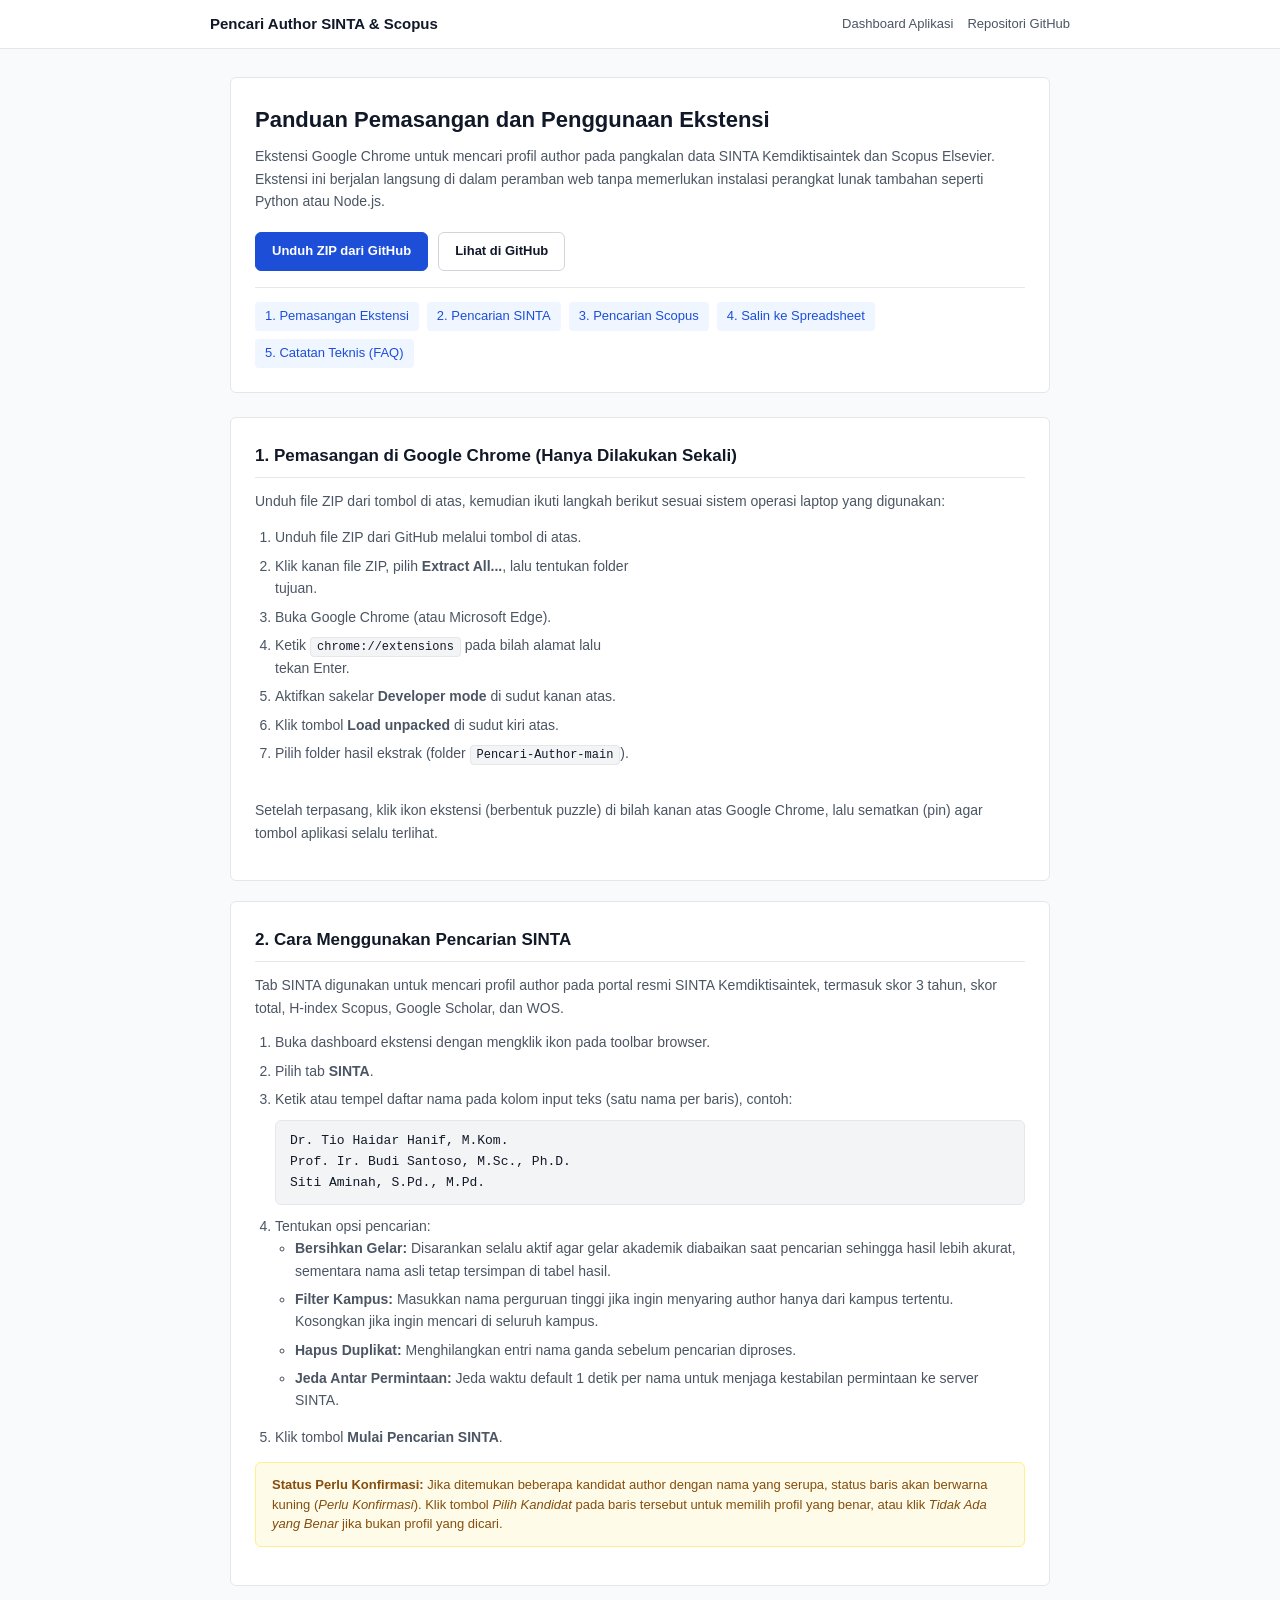
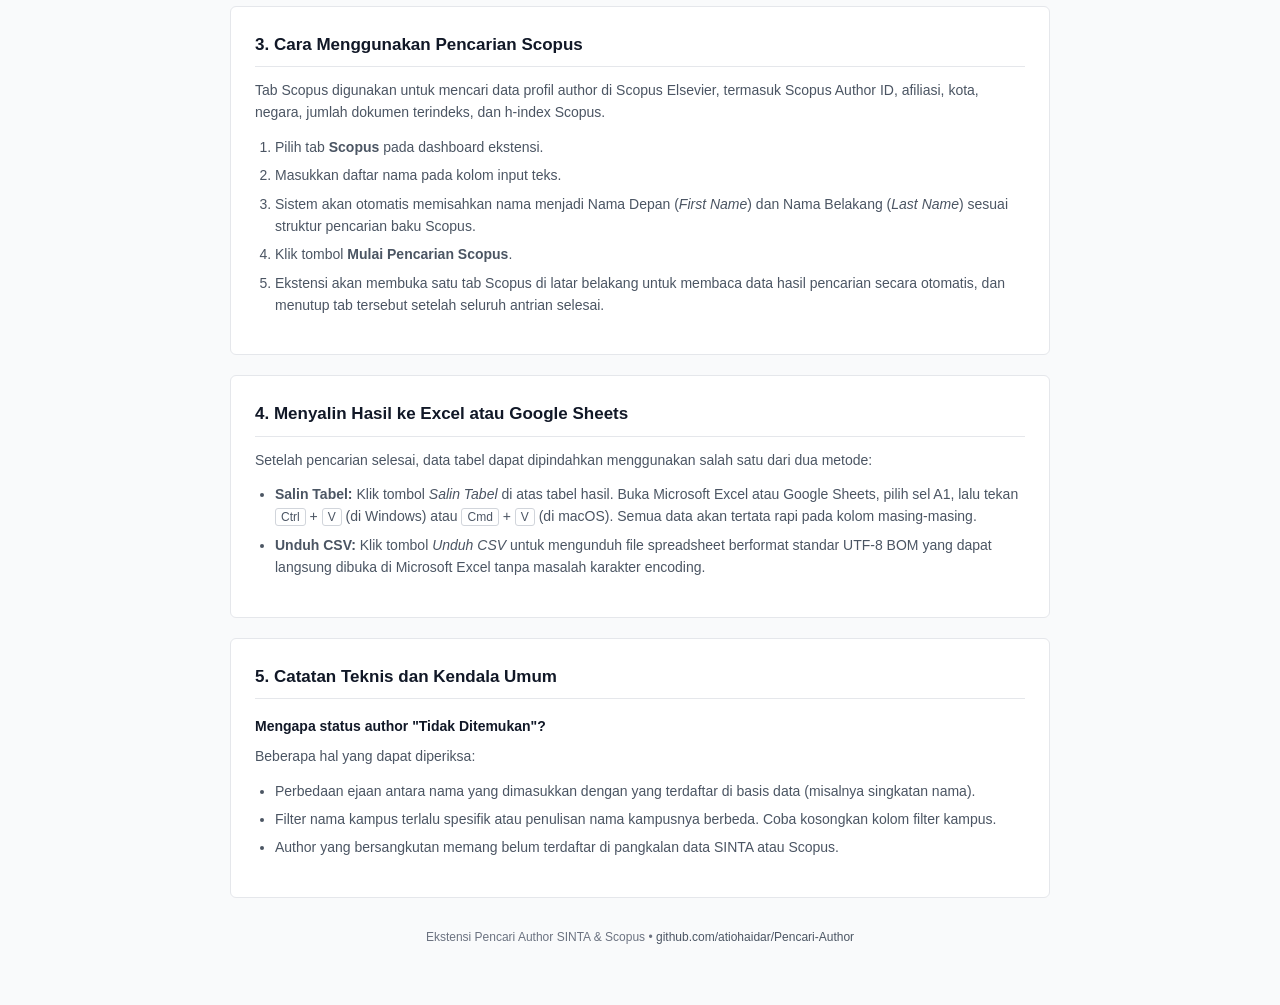
==== commit d4461e8c: "Replace keyboard emojis with clean Lucide SVG icons (MIT License) in dashboard and UI controls" ====
--- a/index.html
+++ b/index.html
@@ -329,17 +329,13 @@
                 <a href="https://github.com/atiohaidar/Pencari-Author/archive/refs/heads/main.zip" class="btn btn-primary">
                     Unduh ZIP dari GitHub
                 </a>
-                <a href="dashboard.html" class="btn btn-secondary">
-                    Buka Dashboard Ekstensi
-                </a>
+               
                 <a href="https://github.com/atiohaidar/Pencari-Author" target="_blank" rel="noopener" class="btn btn-secondary">
                     Lihat di GitHub
                 </a>
             </div>
 
-            <div class="env-note">
-                Kompatibel dengan Google Chrome dan Microsoft Edge di macOS dan Windows.
-            </div>
+       
 
             <nav class="table-of-contents">
                 <a href="#instalasi">1. Pemasangan Ekstensi</a>
@@ -428,9 +424,7 @@
                 </li>
             </ol>
 
-            <div class="note-box">
-                <strong>Catatan Jaringan:</strong> Pencarian author Scopus dapat diakses dari jaringan publik. Jika perangkat Anda terhubung ke jaringan atau VPN kampus yang berlangganan Scopus, rincian profil biasanya akan disajikan lebih lengkap oleh Elsevier.
-            </div>
+           
         </section>
 
         <!-- Section 4: Salin ke Spreadsheet -->
@@ -454,10 +448,7 @@
         <section id="faq" class="doc-section">
             <h2>5. Catatan Teknis dan Kendala Umum</h2>
 
-            <h3>Apakah rekan kerja saya harus menginstal perangkat lunak lain?</h3>
-            <p>
-                Tidak. Seluruh fungsionalitas berjalan murni sebagai ekstensi di dalam peramban Google Chrome atau Microsoft Edge. Tidak diperlukan instalasi Python, pip, Node.js, atau penggunaan terminal.
-            </p>
+         
 
             <h3>Mengapa status author "Tidak Ditemukan"?</h3>
             <p>
@@ -469,10 +460,7 @@
                 <li>Author yang bersangkutan memang belum terdaftar di pangkalan data SINTA atau Scopus.</li>
             </ul>
 
-            <h3>Bagaimana privasi dan keamanan data?</h3>
-            <p>
-                Seluruh proses pencarian berlangsung secara lokal di peramban komputer pengguna. Data nama tidak pernah dikirim ke server pengembang atau pihak ketiga mana pun selain langsung ke web resmi SINTA dan Scopus.
-            </p>
+          
         </section>
 
     </main>
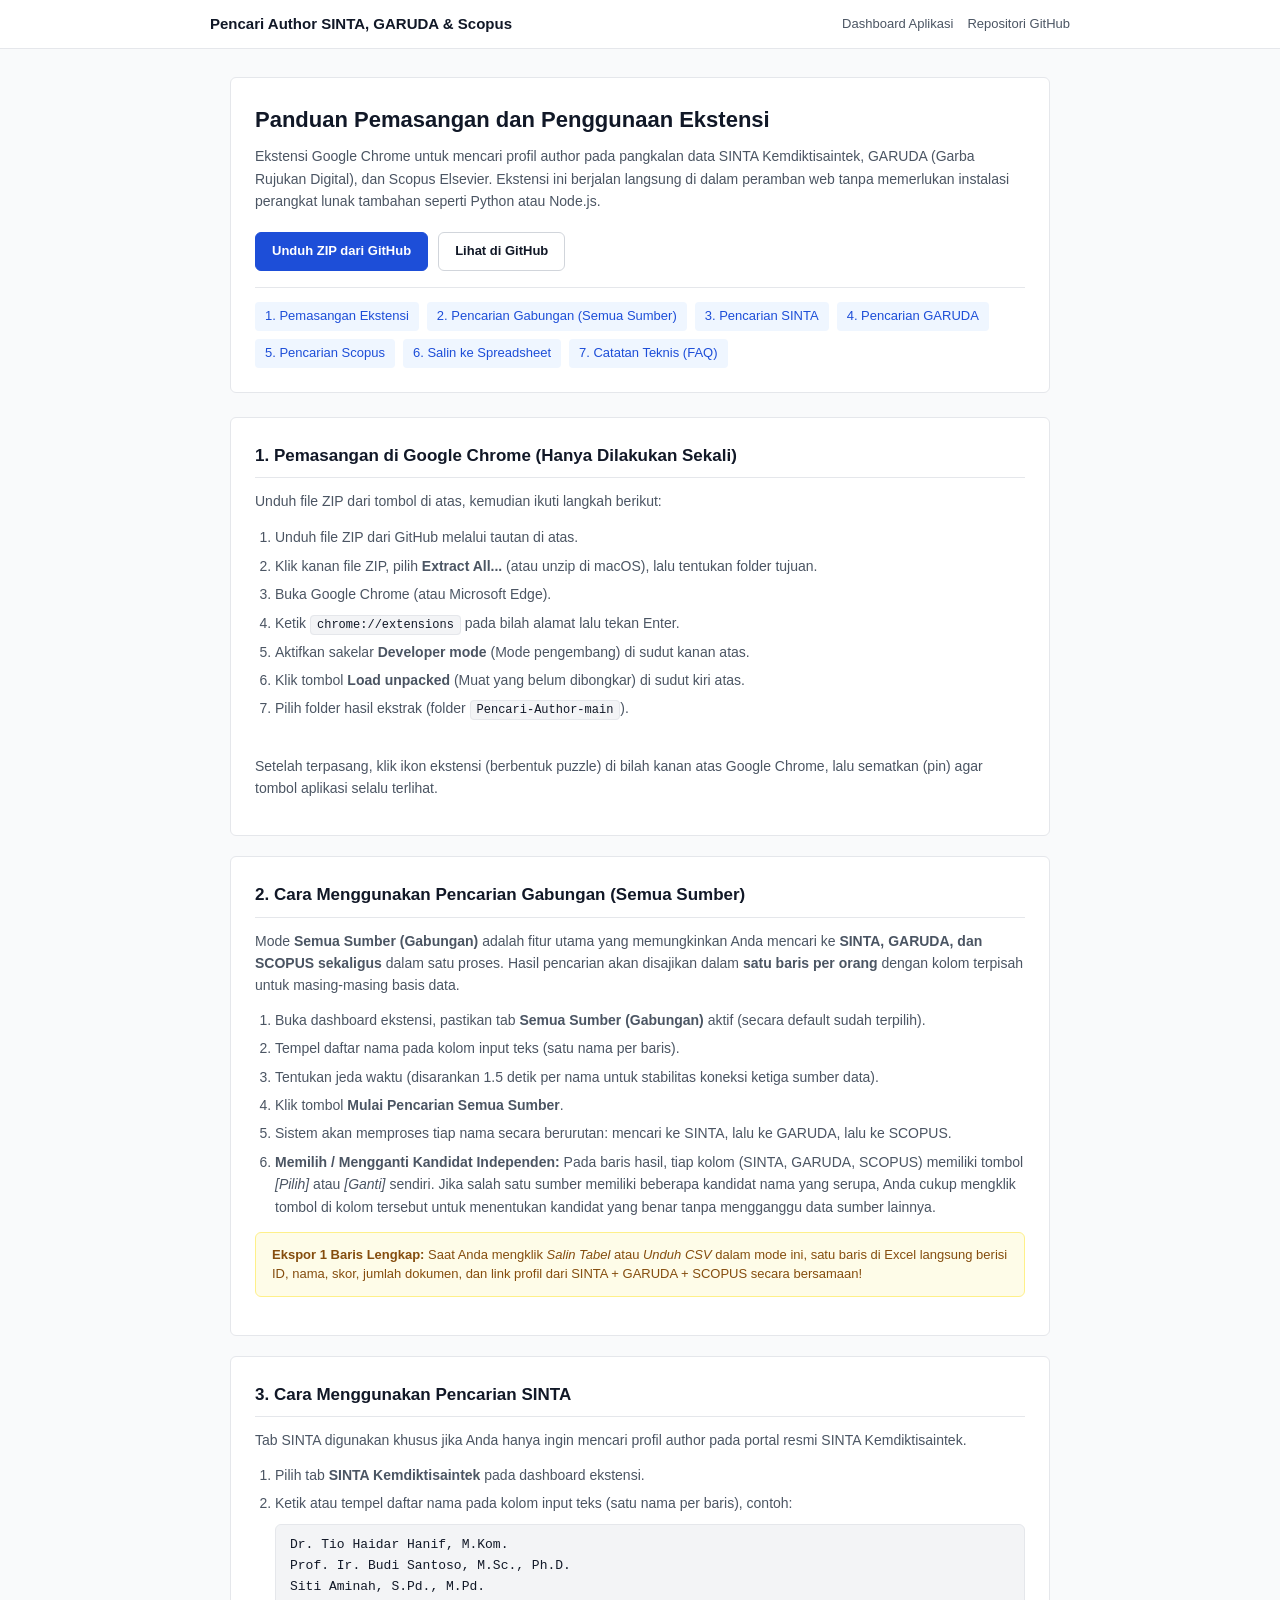
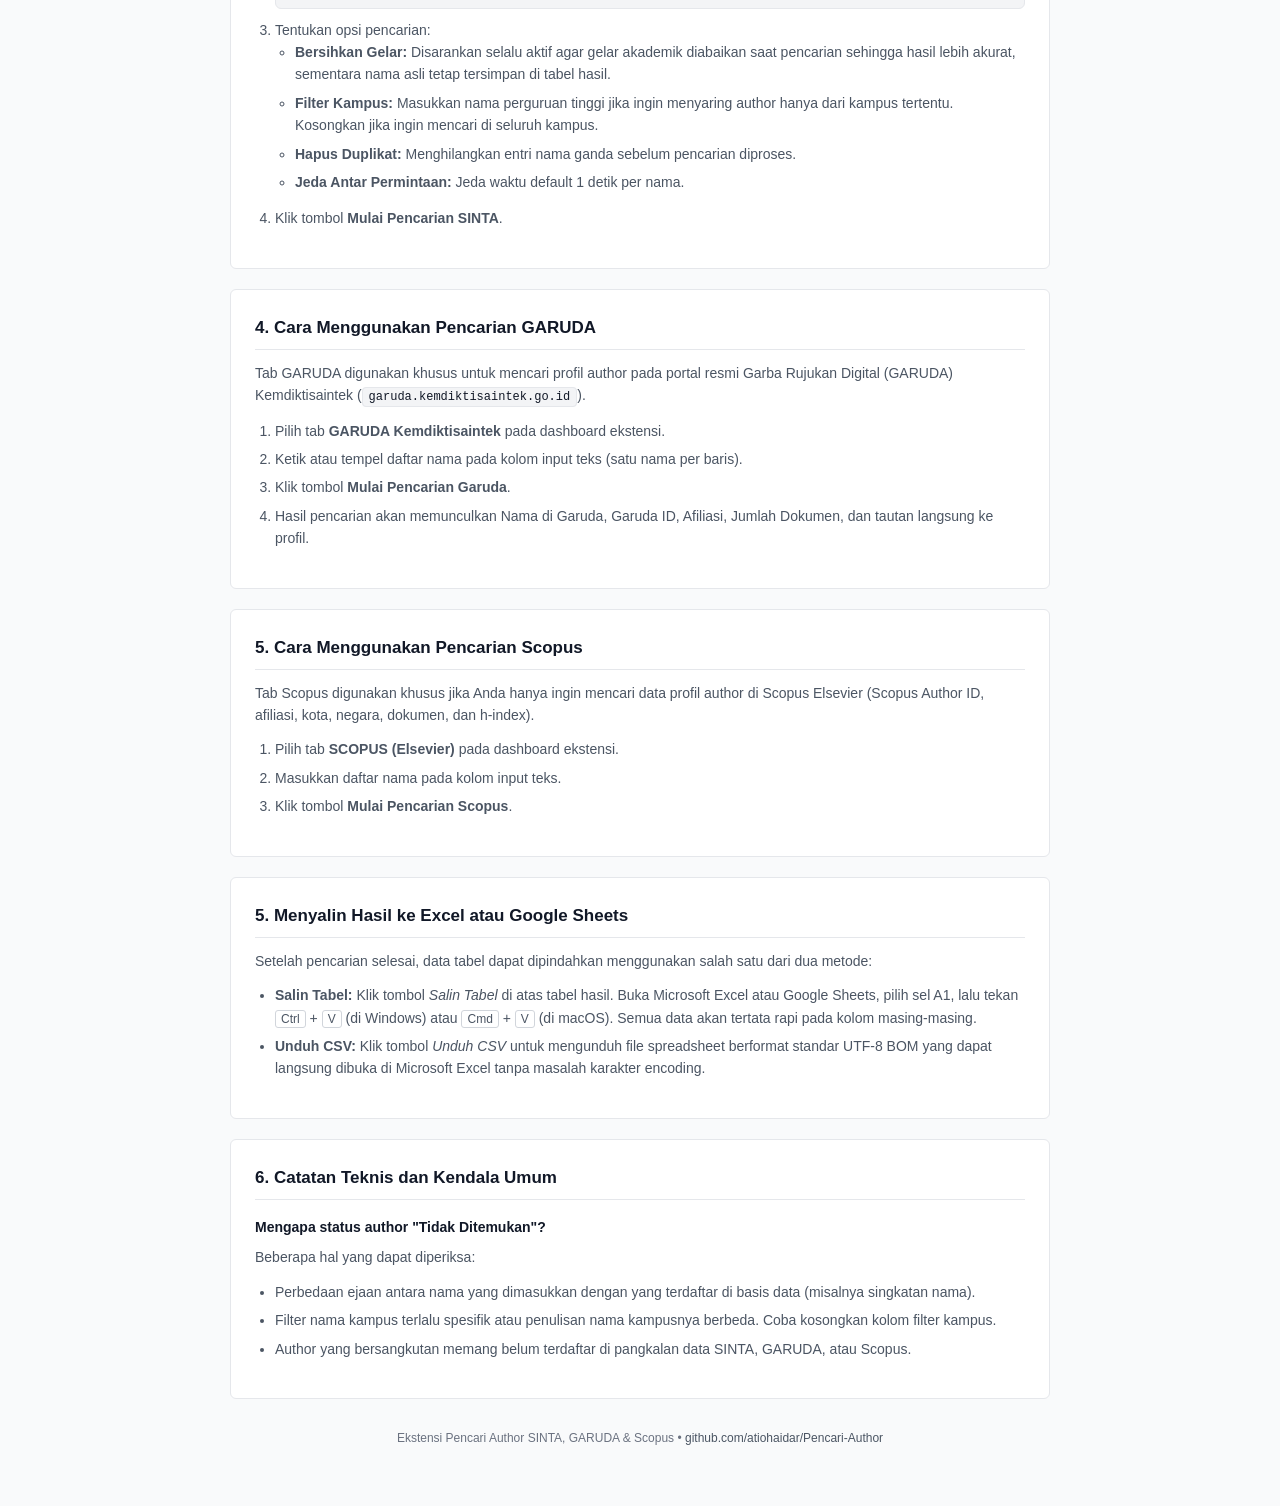
==== commit d5c8d667: "Add combined search mode (SINTA + GARUDA + SCOPUS in one row) with independent candidate resolution" ====
--- a/index.html
+++ b/index.html
@@ -3,7 +3,7 @@
 <head>
     <meta charset="UTF-8">
     <meta name="viewport" content="width=device-width, initial-scale=1.0">
-    <title>Panduan dan Pemasangan Ekstensi Pencari Author SINTA & Scopus</title>
+    <title>Panduan dan Pemasangan Ekstensi Pencari Author SINTA, GARUDA & Scopus</title>
     <style>
         :root {
             --bg: #f9fafb;
@@ -249,15 +249,9 @@
 
         .os-columns {
             display: grid;
-            grid-template-columns: 1fr 1fr;
+            grid-template-columns: 1fr;
             gap: 16px;
             margin-top: 14px;
-        }
-
-        @media (max-width: 680px) {
-            .os-columns {
-                grid-template-columns: 1fr;
-            }
         }
 
         .os-box {
@@ -308,7 +302,7 @@
     <!-- Header Navigation -->
     <header class="header-bar">
         <div class="header-inner">
-            <a href="#" class="header-title">Pencari Author SINTA & Scopus</a>
+            <a href="#" class="header-title">Pencari Author SINTA, GARUDA & Scopus</a>
             <div class="header-nav">
                 <a href="dashboard.html">Dashboard Aplikasi</a>
                 <a href="https://github.com/atiohaidar/Pencari-Author" target="_blank" rel="noopener">Repositori GitHub</a>
@@ -322,7 +316,7 @@
         <section class="doc-intro">
             <h1>Panduan Pemasangan dan Penggunaan Ekstensi</h1>
             <p class="description">
-                Ekstensi Google Chrome untuk mencari profil author pada pangkalan data SINTA Kemdiktisaintek dan Scopus Elsevier. Ekstensi ini berjalan langsung di dalam peramban web tanpa memerlukan instalasi perangkat lunak tambahan seperti Python atau Node.js.
+                Ekstensi Google Chrome untuk mencari profil author pada pangkalan data SINTA Kemdiktisaintek, GARUDA (Garba Rujukan Digital), dan Scopus Elsevier. Ekstensi ini berjalan langsung di dalam peramban web tanpa memerlukan instalasi perangkat lunak tambahan seperti Python atau Node.js.
             </p>
 
             <div class="action-row">
@@ -335,14 +329,14 @@
                 </a>
             </div>
 
-       
-
             <nav class="table-of-contents">
                 <a href="#instalasi">1. Pemasangan Ekstensi</a>
-                <a href="#sinta">2. Pencarian SINTA</a>
-                <a href="#scopus">3. Pencarian Scopus</a>
-                <a href="#ekspor">4. Salin ke Spreadsheet</a>
-                <a href="#faq">5. Catatan Teknis (FAQ)</a>
+                <a href="#gabungan">2. Pencarian Gabungan (Semua Sumber)</a>
+                <a href="#sinta">3. Pencarian SINTA</a>
+                <a href="#garuda">4. Pencarian GARUDA</a>
+                <a href="#scopus">5. Pencarian Scopus</a>
+                <a href="#ekspor">6. Salin ke Spreadsheet</a>
+                <a href="#faq">7. Catatan Teknis (FAQ)</a>
             </nav>
         </section>
 
@@ -350,21 +344,19 @@
         <section id="instalasi" class="doc-section">
             <h2>1. Pemasangan di Google Chrome (Hanya Dilakukan Sekali)</h2>
             <p>
-                Unduh file ZIP dari tombol di atas, kemudian ikuti langkah berikut sesuai sistem operasi laptop yang digunakan:
+                Unduh file ZIP dari tombol di atas, kemudian ikuti langkah berikut:
             </p>
 
             <div class="os-columns">
-               
-          
-                    <ol>
-                        <li>Unduh file ZIP dari GitHub melalui tombol di atas.</li>
-                        <li>Klik kanan file ZIP, pilih <strong>Extract All...</strong>, lalu tentukan folder tujuan.</li>
-                        <li>Buka Google Chrome (atau Microsoft Edge).</li>
-                        <li>Ketik <code>chrome://extensions</code> pada bilah alamat lalu tekan Enter.</li>
-                        <li>Aktifkan sakelar <strong>Developer mode</strong> di sudut kanan atas.</li>
-                        <li>Klik tombol <strong>Load unpacked</strong> di sudut kiri atas.</li>
-                        <li>Pilih folder hasil ekstrak (folder <code>Pencari-Author-main</code>).</li>
-                    </ol>
+                <ol>
+                    <li>Unduh file ZIP dari GitHub melalui tautan di atas.</li>
+                    <li>Klik kanan file ZIP, pilih <strong>Extract All...</strong> (atau unzip di macOS), lalu tentukan folder tujuan.</li>
+                    <li>Buka Google Chrome (atau Microsoft Edge).</li>
+                    <li>Ketik <code>chrome://extensions</code> pada bilah alamat lalu tekan Enter.</li>
+                    <li>Aktifkan sakelar <strong>Developer mode</strong> (Mode pengembang) di sudut kanan atas.</li>
+                    <li>Klik tombol <strong>Load unpacked</strong> (Muat yang belum dibongkar) di sudut kiri atas.</li>
+                    <li>Pilih folder hasil ekstrak (folder <code>Pencari-Author-main</code>).</li>
+                </ol>
             </div>
 
             <p style="margin-top: 14px;">
@@ -372,16 +364,40 @@
             </p>
         </section>
 
-        <!-- Section 2: Pencarian SINTA -->
+        <!-- Section 2: Pencarian Gabungan -->
+        <section id="gabungan" class="doc-section">
+            <h2>2. Cara Menggunakan Pencarian Gabungan (Semua Sumber)</h2>
+            <p>
+                Mode <strong>Semua Sumber (Gabungan)</strong> adalah fitur utama yang memungkinkan Anda mencari ke <strong>SINTA, GARUDA, dan SCOPUS sekaligus</strong> dalam satu proses. Hasil pencarian akan disajikan dalam <strong>satu baris per orang</strong> dengan kolom terpisah untuk masing-masing basis data.
+            </p>
+
+            <ol>
+                <li>Buka dashboard ekstensi, pastikan tab <strong>Semua Sumber (Gabungan)</strong> aktif (secara default sudah terpilih).</li>
+                <li>Tempel daftar nama pada kolom input teks (satu nama per baris).</li>
+                <li>Tentukan jeda waktu (disarankan 1.5 detik per nama untuk stabilitas koneksi ketiga sumber data).</li>
+                <li>Klik tombol <strong>Mulai Pencarian Semua Sumber</strong>.</li>
+                <li>
+                    Sistem akan memproses tiap nama secara berurutan: mencari ke SINTA, lalu ke GARUDA, lalu ke SCOPUS.
+                </li>
+                <li>
+                    <strong>Memilih / Mengganti Kandidat Independen:</strong> Pada baris hasil, tiap kolom (SINTA, GARUDA, SCOPUS) memiliki tombol <em>[Pilih]</em> atau <em>[Ganti]</em> sendiri. Jika salah satu sumber memiliki beberapa kandidat nama yang serupa, Anda cukup mengklik tombol di kolom tersebut untuk menentukan kandidat yang benar tanpa mengganggu data sumber lainnya.
+                </li>
+            </ol>
+
+            <div class="note-box">
+                <strong>Ekspor 1 Baris Lengkap:</strong> Saat Anda mengklik <em>Salin Tabel</em> atau <em>Unduh CSV</em> dalam mode ini, satu baris di Excel langsung berisi ID, nama, skor, jumlah dokumen, dan link profil dari SINTA + GARUDA + SCOPUS secara bersamaan!
+            </div>
+        </section>
+
+        <!-- Section 3: Pencarian SINTA -->
         <section id="sinta" class="doc-section">
-            <h2>2. Cara Menggunakan Pencarian SINTA</h2>
-            <p>
-                Tab SINTA digunakan untuk mencari profil author pada portal resmi SINTA Kemdiktisaintek, termasuk skor 3 tahun, skor total, H-index Scopus, Google Scholar, dan WOS.
+            <h2>3. Cara Menggunakan Pencarian SINTA</h2>
+            <p>
+                Tab SINTA digunakan khusus jika Anda hanya ingin mencari profil author pada portal resmi SINTA Kemdiktisaintek.
             </p>
 
             <ol>
-                <li>Buka dashboard ekstensi dengan mengklik ikon pada toolbar browser.</li>
-                <li>Pilih tab <strong>SINTA</strong>.</li>
+                <li>Pilih tab <strong>SINTA Kemdiktisaintek</strong> pada dashboard ekstensi.</li>
                 <li>
                     Ketik atau tempel daftar nama pada kolom input teks (satu nama per baris), contoh:
                     <pre>Dr. Tio Haidar Hanif, M.Kom.
@@ -394,42 +410,45 @@
                         <li><strong>Bersihkan Gelar:</strong> Disarankan selalu aktif agar gelar akademik diabaikan saat pencarian sehingga hasil lebih akurat, sementara nama asli tetap tersimpan di tabel hasil.</li>
                         <li><strong>Filter Kampus:</strong> Masukkan nama perguruan tinggi jika ingin menyaring author hanya dari kampus tertentu. Kosongkan jika ingin mencari di seluruh kampus.</li>
                         <li><strong>Hapus Duplikat:</strong> Menghilangkan entri nama ganda sebelum pencarian diproses.</li>
-                        <li><strong>Jeda Antar Permintaan:</strong> Jeda waktu default 1 detik per nama untuk menjaga kestabilan permintaan ke server SINTA.</li>
+                        <li><strong>Jeda Antar Permintaan:</strong> Jeda waktu default 1 detik per nama.</li>
                     </ul>
                 </li>
                 <li>Klik tombol <strong>Mulai Pencarian SINTA</strong>.</li>
             </ol>
-
-            <div class="note-box">
-                <strong>Status Perlu Konfirmasi:</strong> Jika ditemukan beberapa kandidat author dengan nama yang serupa, status baris akan berwarna kuning (<em>Perlu Konfirmasi</em>). Klik tombol <em>Pilih Kandidat</em> pada baris tersebut untuk memilih profil yang benar, atau klik <em>Tidak Ada yang Benar</em> jika bukan profil yang dicari.
-            </div>
-        </section>
-
-        <!-- Section 3: Pencarian Scopus -->
+        </section>
+
+        <!-- Section 4: Pencarian GARUDA -->
+        <section id="garuda" class="doc-section">
+            <h2>4. Cara Menggunakan Pencarian GARUDA</h2>
+            <p>
+                Tab GARUDA digunakan khusus untuk mencari profil author pada portal resmi Garba Rujukan Digital (GARUDA) Kemdiktisaintek (<code>garuda.kemdiktisaintek.go.id</code>).
+            </p>
+
+            <ol>
+                <li>Pilih tab <strong>GARUDA Kemdiktisaintek</strong> pada dashboard ekstensi.</li>
+                <li>Ketik atau tempel daftar nama pada kolom input teks (satu nama per baris).</li>
+                <li>Klik tombol <strong>Mulai Pencarian Garuda</strong>.</li>
+                <li>Hasil pencarian akan memunculkan Nama di Garuda, Garuda ID, Afiliasi, Jumlah Dokumen, dan tautan langsung ke profil.</li>
+            </ol>
+        </section>
+
+        <!-- Section 5: Pencarian Scopus -->
         <section id="scopus" class="doc-section">
-            <h2>3. Cara Menggunakan Pencarian Scopus</h2>
-            <p>
-                Tab Scopus digunakan untuk mencari data profil author di Scopus Elsevier, termasuk Scopus Author ID, afiliasi, kota, negara, jumlah dokumen terindeks, dan h-index Scopus.
+            <h2>5. Cara Menggunakan Pencarian Scopus</h2>
+            <p>
+                Tab Scopus digunakan khusus jika Anda hanya ingin mencari data profil author di Scopus Elsevier (Scopus Author ID, afiliasi, kota, negara, dokumen, dan h-index).
             </p>
 
             <ol>
-                <li>Pilih tab <strong>Scopus</strong> pada dashboard ekstensi.</li>
+                <li>Pilih tab <strong>SCOPUS (Elsevier)</strong> pada dashboard ekstensi.</li>
                 <li>Masukkan daftar nama pada kolom input teks.</li>
-                <li>
-                    Sistem akan otomatis memisahkan nama menjadi Nama Depan (<em>First Name</em>) dan Nama Belakang (<em>Last Name</em>) sesuai struktur pencarian baku Scopus.
-                </li>
                 <li>Klik tombol <strong>Mulai Pencarian Scopus</strong>.</li>
-                <li>
-                    Ekstensi akan membuka satu tab Scopus di latar belakang untuk membaca data hasil pencarian secara otomatis, dan menutup tab tersebut setelah seluruh antrian selesai.
-                </li>
             </ol>
-
-           
-        </section>
-
-        <!-- Section 4: Salin ke Spreadsheet -->
+        </section>
+
+        <!-- Section 5: Salin ke Spreadsheet -->
         <section id="ekspor" class="doc-section">
-            <h2>4. Menyalin Hasil ke Excel atau Google Sheets</h2>
+            <h2>5. Menyalin Hasil ke Excel atau Google Sheets</h2>
             <p>
                 Setelah pencarian selesai, data tabel dapat dipindahkan menggunakan salah satu dari dua metode:
             </p>
@@ -444,11 +463,9 @@
             </ul>
         </section>
 
-        <!-- Section 5: Catatan Teknis & FAQ -->
+        <!-- Section 6: Catatan Teknis & FAQ -->
         <section id="faq" class="doc-section">
-            <h2>5. Catatan Teknis dan Kendala Umum</h2>
-
-         
+            <h2>6. Catatan Teknis dan Kendala Umum</h2>
 
             <h3>Mengapa status author "Tidak Ditemukan"?</h3>
             <p>
@@ -457,16 +474,14 @@
             <ul>
                 <li>Perbedaan ejaan antara nama yang dimasukkan dengan yang terdaftar di basis data (misalnya singkatan nama).</li>
                 <li>Filter nama kampus terlalu spesifik atau penulisan nama kampusnya berbeda. Coba kosongkan kolom filter kampus.</li>
-                <li>Author yang bersangkutan memang belum terdaftar di pangkalan data SINTA atau Scopus.</li>
+                <li>Author yang bersangkutan memang belum terdaftar di pangkalan data SINTA, GARUDA, atau Scopus.</li>
             </ul>
-
-          
         </section>
 
     </main>
 
     <footer>
-        <p>Ekstensi Pencari Author SINTA & Scopus &bull; <a href="https://github.com/atiohaidar/Pencari-Author" target="_blank" rel="noopener">github.com/atiohaidar/Pencari-Author</a></p>
+        <p>Ekstensi Pencari Author SINTA, GARUDA & Scopus &bull; <a href="https://github.com/atiohaidar/Pencari-Author" target="_blank" rel="noopener">github.com/atiohaidar/Pencari-Author</a></p>
     </footer>
 
 </body>
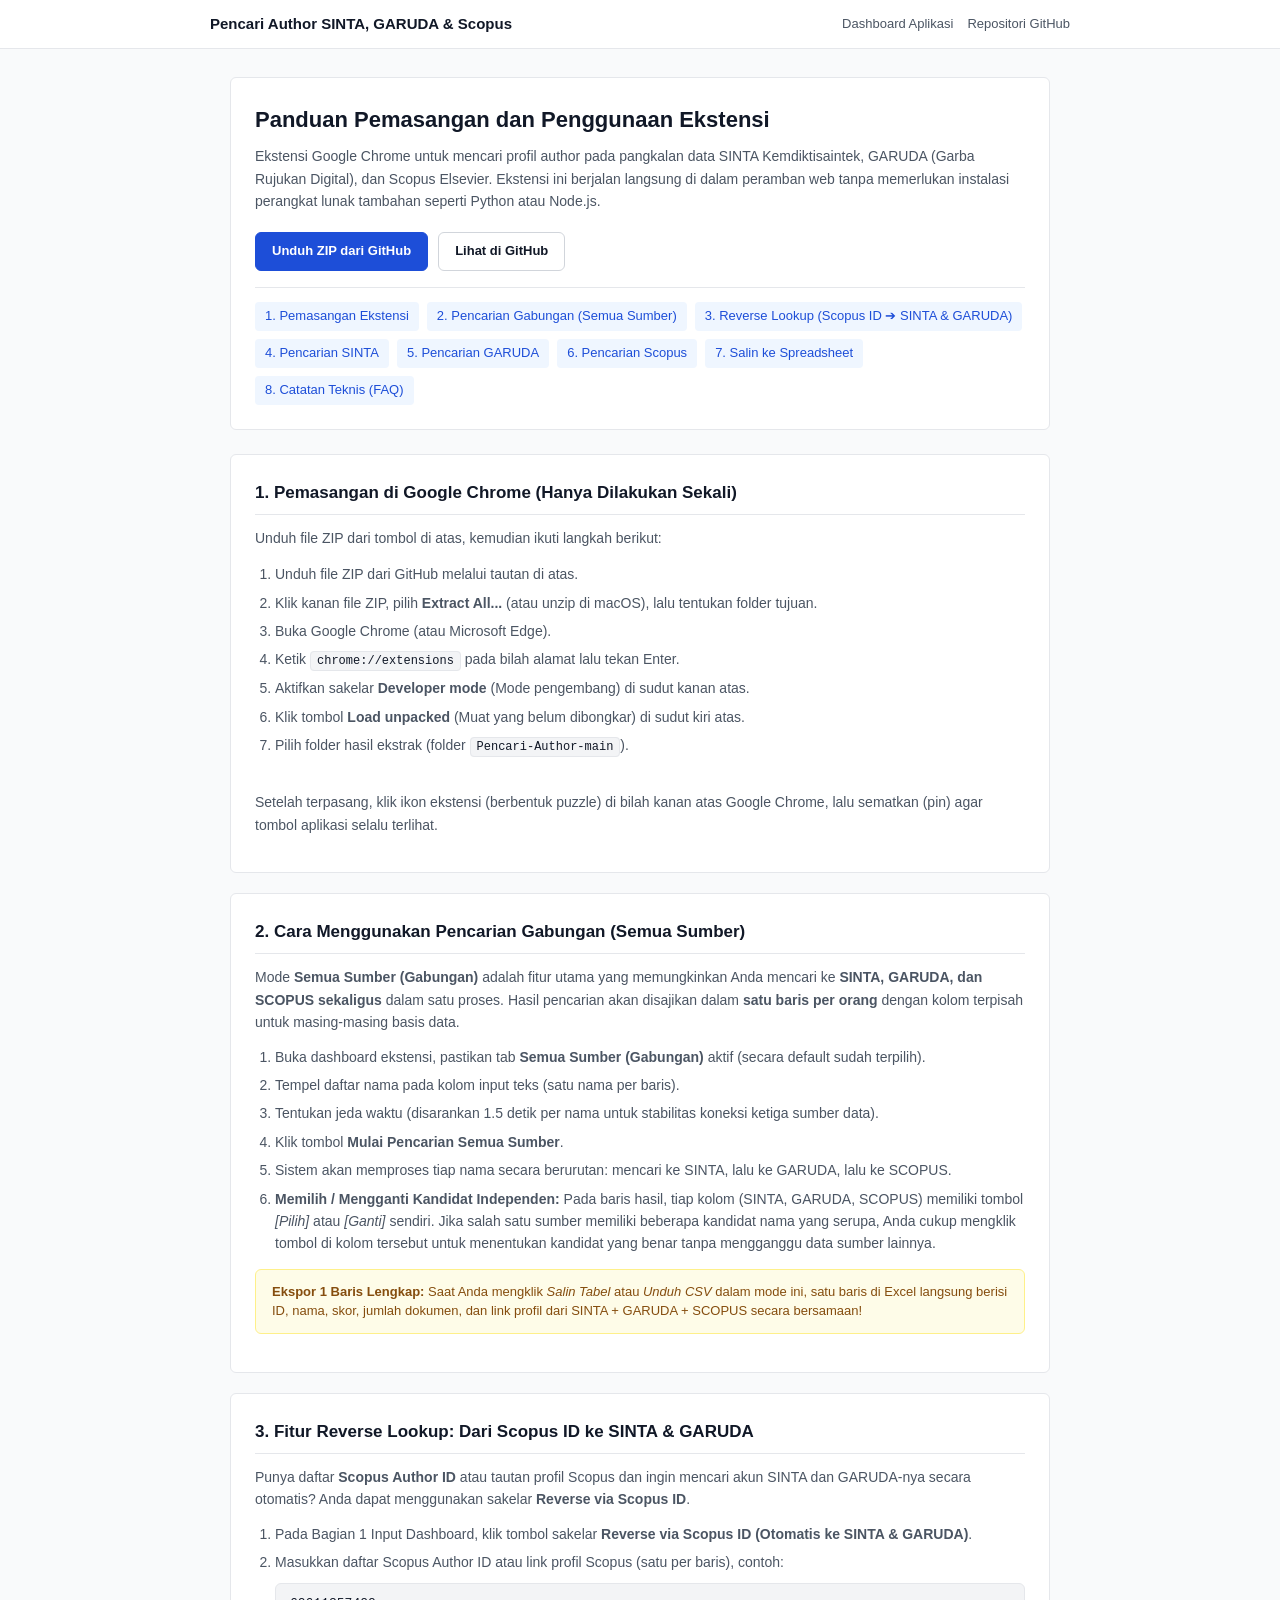
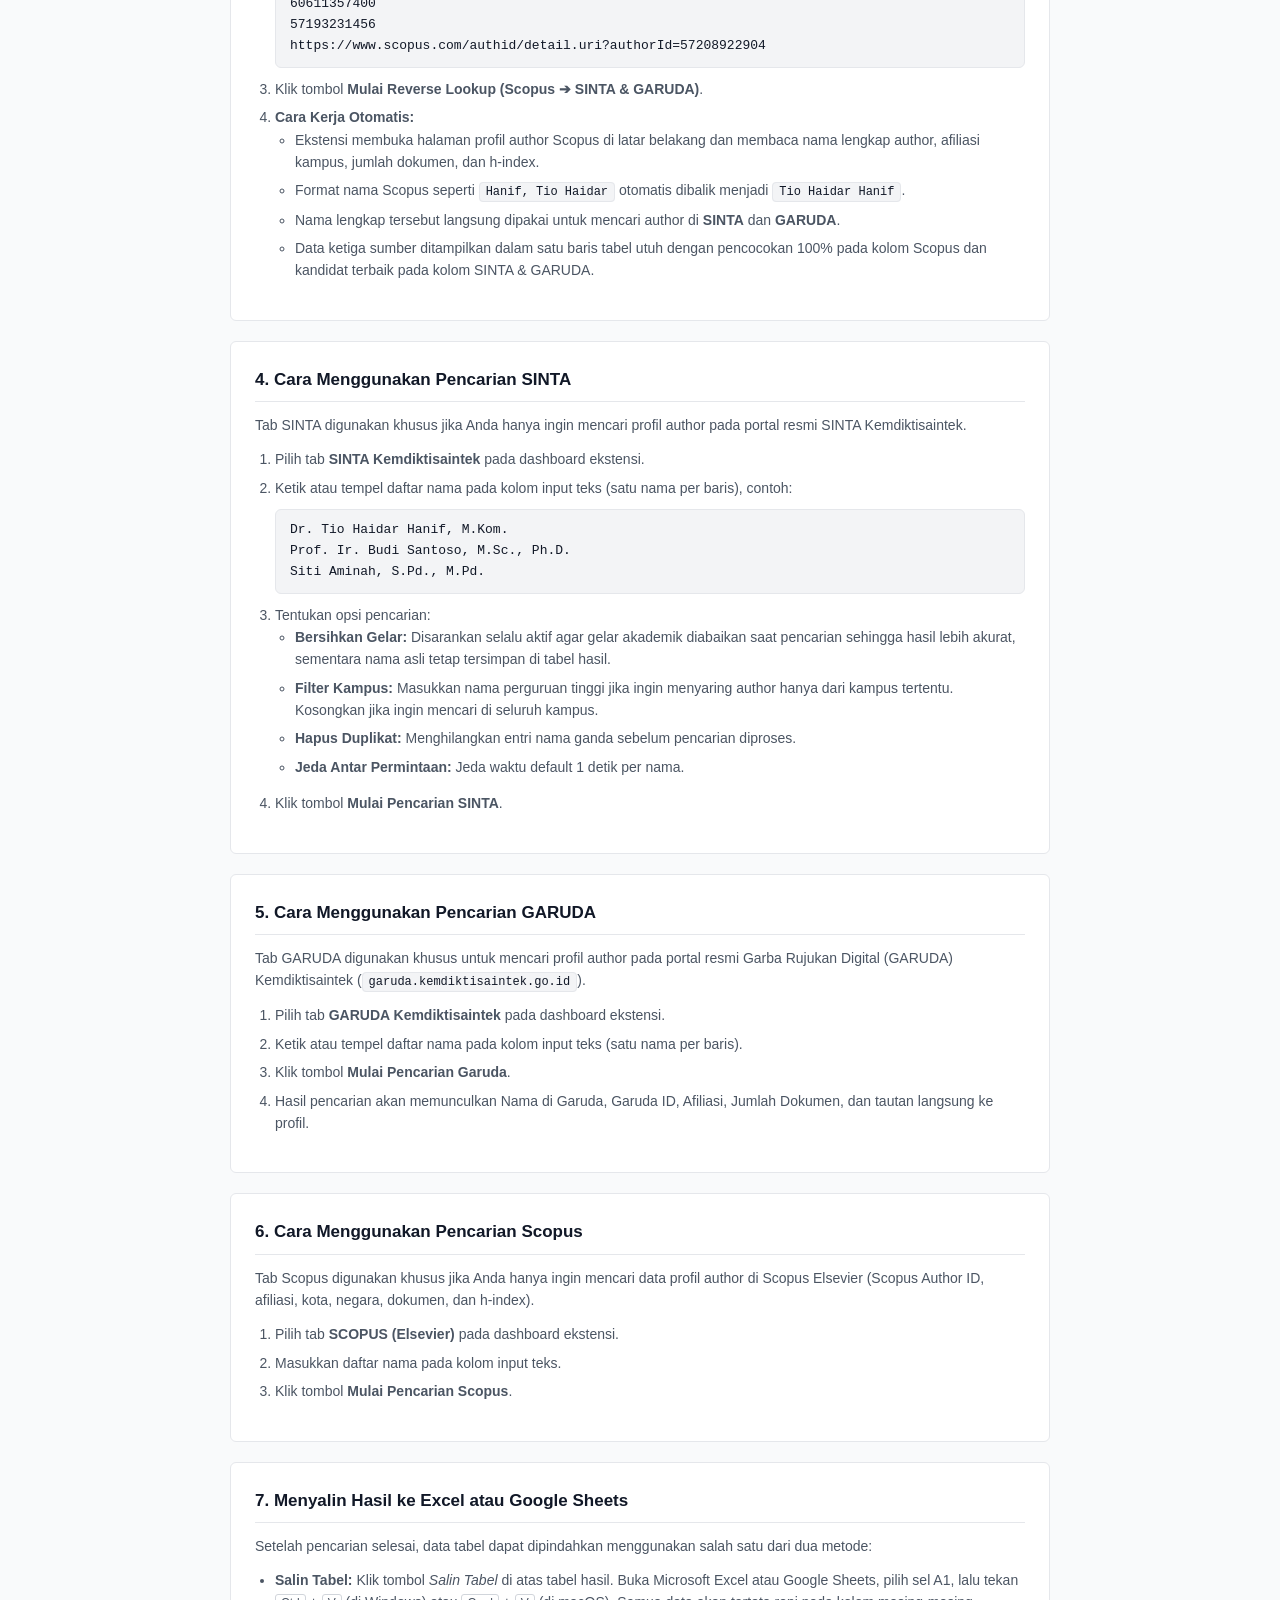
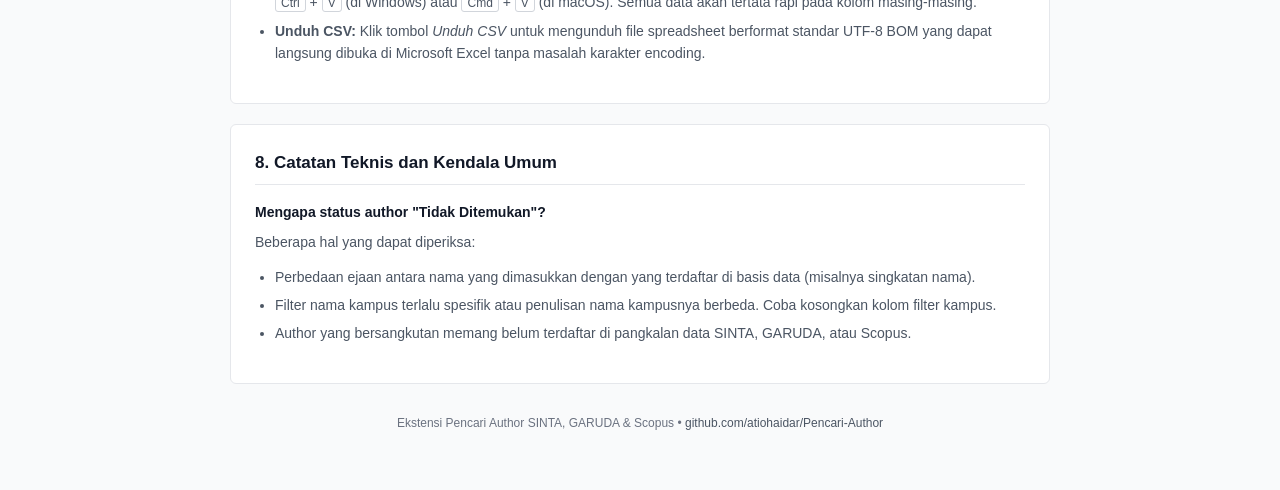
==== commit be0580c6: "Add Reverse Lookup from Scopus ID to SINTA and GARUDA" ====
--- a/index.html
+++ b/index.html
@@ -332,11 +332,12 @@
             <nav class="table-of-contents">
                 <a href="#instalasi">1. Pemasangan Ekstensi</a>
                 <a href="#gabungan">2. Pencarian Gabungan (Semua Sumber)</a>
-                <a href="#sinta">3. Pencarian SINTA</a>
-                <a href="#garuda">4. Pencarian GARUDA</a>
-                <a href="#scopus">5. Pencarian Scopus</a>
-                <a href="#ekspor">6. Salin ke Spreadsheet</a>
-                <a href="#faq">7. Catatan Teknis (FAQ)</a>
+                <a href="#reverse-scopus">3. Reverse Lookup (Scopus ID ➔ SINTA & GARUDA)</a>
+                <a href="#sinta">4. Pencarian SINTA</a>
+                <a href="#garuda">5. Pencarian GARUDA</a>
+                <a href="#scopus">6. Pencarian Scopus</a>
+                <a href="#ekspor">7. Salin ke Spreadsheet</a>
+                <a href="#faq">8. Catatan Teknis (FAQ)</a>
             </nav>
         </section>
 
@@ -389,9 +390,37 @@
             </div>
         </section>
 
-        <!-- Section 3: Pencarian SINTA -->
+        <!-- Section 3: Reverse Lookup Scopus ID -->
+        <section id="reverse-scopus" class="doc-section">
+            <h2>3. Fitur Reverse Lookup: Dari Scopus ID ke SINTA & GARUDA</h2>
+            <p>
+                Punya daftar <strong>Scopus Author ID</strong> atau tautan profil Scopus dan ingin mencari akun SINTA dan GARUDA-nya secara otomatis? Anda dapat menggunakan sakelar <strong>Reverse via Scopus ID</strong>.
+            </p>
+
+            <ol>
+                <li>Pada Bagian 1 Input Dashboard, klik tombol sakelar <strong>Reverse via Scopus ID (Otomatis ke SINTA & GARUDA)</strong>.</li>
+                <li>
+                    Masukkan daftar Scopus Author ID atau link profil Scopus (satu per baris), contoh:
+                    <pre>60611357400
+57193231456
+https://www.scopus.com/authid/detail.uri?authorId=57208922904</pre>
+                </li>
+                <li>Klik tombol <strong>Mulai Reverse Lookup (Scopus ➔ SINTA & GARUDA)</strong>.</li>
+                <li>
+                    <strong>Cara Kerja Otomatis:</strong>
+                    <ul>
+                        <li>Ekstensi membuka halaman profil author Scopus di latar belakang dan membaca nama lengkap author, afiliasi kampus, jumlah dokumen, dan h-index.</li>
+                        <li>Format nama Scopus seperti <code>Hanif, Tio Haidar</code> otomatis dibalik menjadi <code>Tio Haidar Hanif</code>.</li>
+                        <li>Nama lengkap tersebut langsung dipakai untuk mencari author di <strong>SINTA</strong> dan <strong>GARUDA</strong>.</li>
+                        <li>Data ketiga sumber ditampilkan dalam satu baris tabel utuh dengan pencocokan 100% pada kolom Scopus dan kandidat terbaik pada kolom SINTA & GARUDA.</li>
+                    </ul>
+                </li>
+            </ol>
+        </section>
+
+        <!-- Section 4: Pencarian SINTA -->
         <section id="sinta" class="doc-section">
-            <h2>3. Cara Menggunakan Pencarian SINTA</h2>
+            <h2>4. Cara Menggunakan Pencarian SINTA</h2>
             <p>
                 Tab SINTA digunakan khusus jika Anda hanya ingin mencari profil author pada portal resmi SINTA Kemdiktisaintek.
             </p>
@@ -417,9 +446,9 @@
             </ol>
         </section>
 
-        <!-- Section 4: Pencarian GARUDA -->
+        <!-- Section 5: Pencarian GARUDA -->
         <section id="garuda" class="doc-section">
-            <h2>4. Cara Menggunakan Pencarian GARUDA</h2>
+            <h2>5. Cara Menggunakan Pencarian GARUDA</h2>
             <p>
                 Tab GARUDA digunakan khusus untuk mencari profil author pada portal resmi Garba Rujukan Digital (GARUDA) Kemdiktisaintek (<code>garuda.kemdiktisaintek.go.id</code>).
             </p>
@@ -432,9 +461,9 @@
             </ol>
         </section>
 
-        <!-- Section 5: Pencarian Scopus -->
+        <!-- Section 6: Pencarian Scopus -->
         <section id="scopus" class="doc-section">
-            <h2>5. Cara Menggunakan Pencarian Scopus</h2>
+            <h2>6. Cara Menggunakan Pencarian Scopus</h2>
             <p>
                 Tab Scopus digunakan khusus jika Anda hanya ingin mencari data profil author di Scopus Elsevier (Scopus Author ID, afiliasi, kota, negara, dokumen, dan h-index).
             </p>
@@ -446,9 +475,9 @@
             </ol>
         </section>
 
-        <!-- Section 5: Salin ke Spreadsheet -->
+        <!-- Section 7: Salin ke Spreadsheet -->
         <section id="ekspor" class="doc-section">
-            <h2>5. Menyalin Hasil ke Excel atau Google Sheets</h2>
+            <h2>7. Menyalin Hasil ke Excel atau Google Sheets</h2>
             <p>
                 Setelah pencarian selesai, data tabel dapat dipindahkan menggunakan salah satu dari dua metode:
             </p>
@@ -463,9 +492,9 @@
             </ul>
         </section>
 
-        <!-- Section 6: Catatan Teknis & FAQ -->
+        <!-- Section 8: Catatan Teknis & FAQ -->
         <section id="faq" class="doc-section">
-            <h2>6. Catatan Teknis dan Kendala Umum</h2>
+            <h2>8. Catatan Teknis dan Kendala Umum</h2>
 
             <h3>Mengapa status author "Tidak Ditemukan"?</h3>
             <p>
